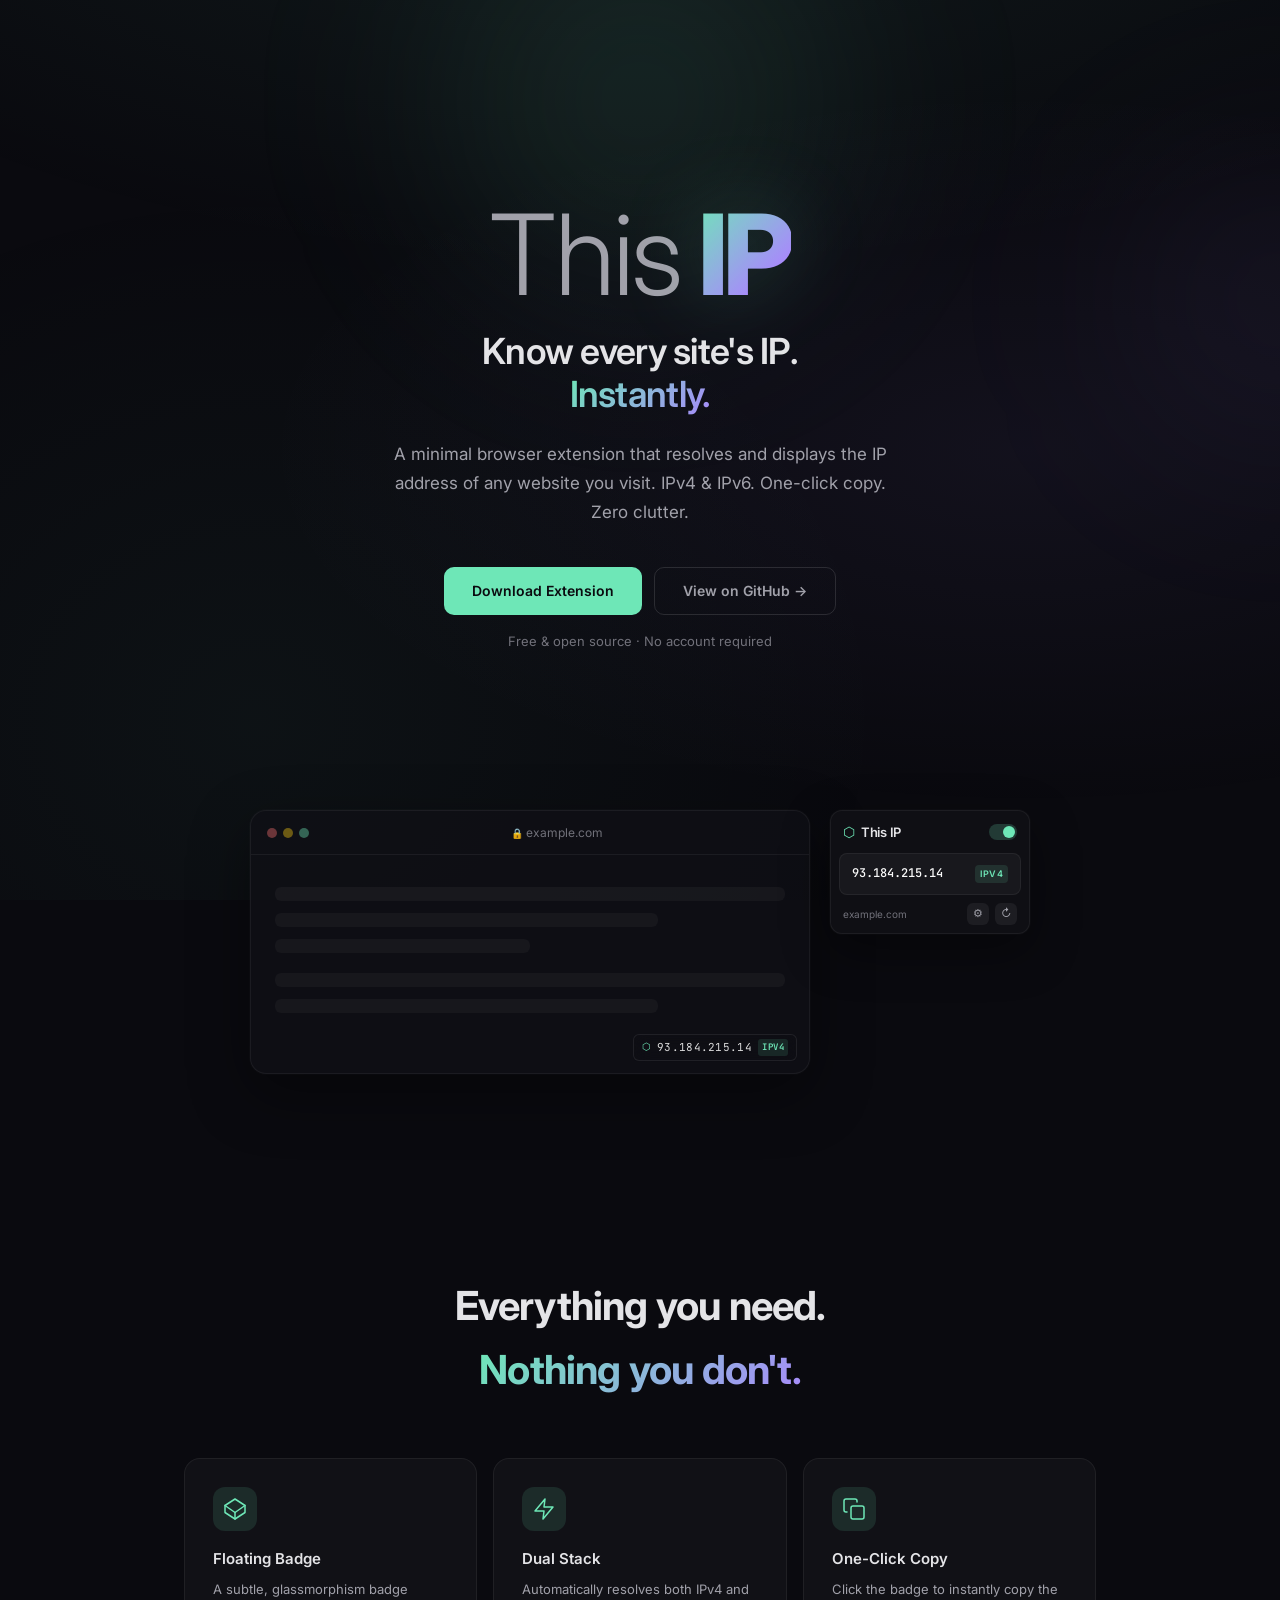
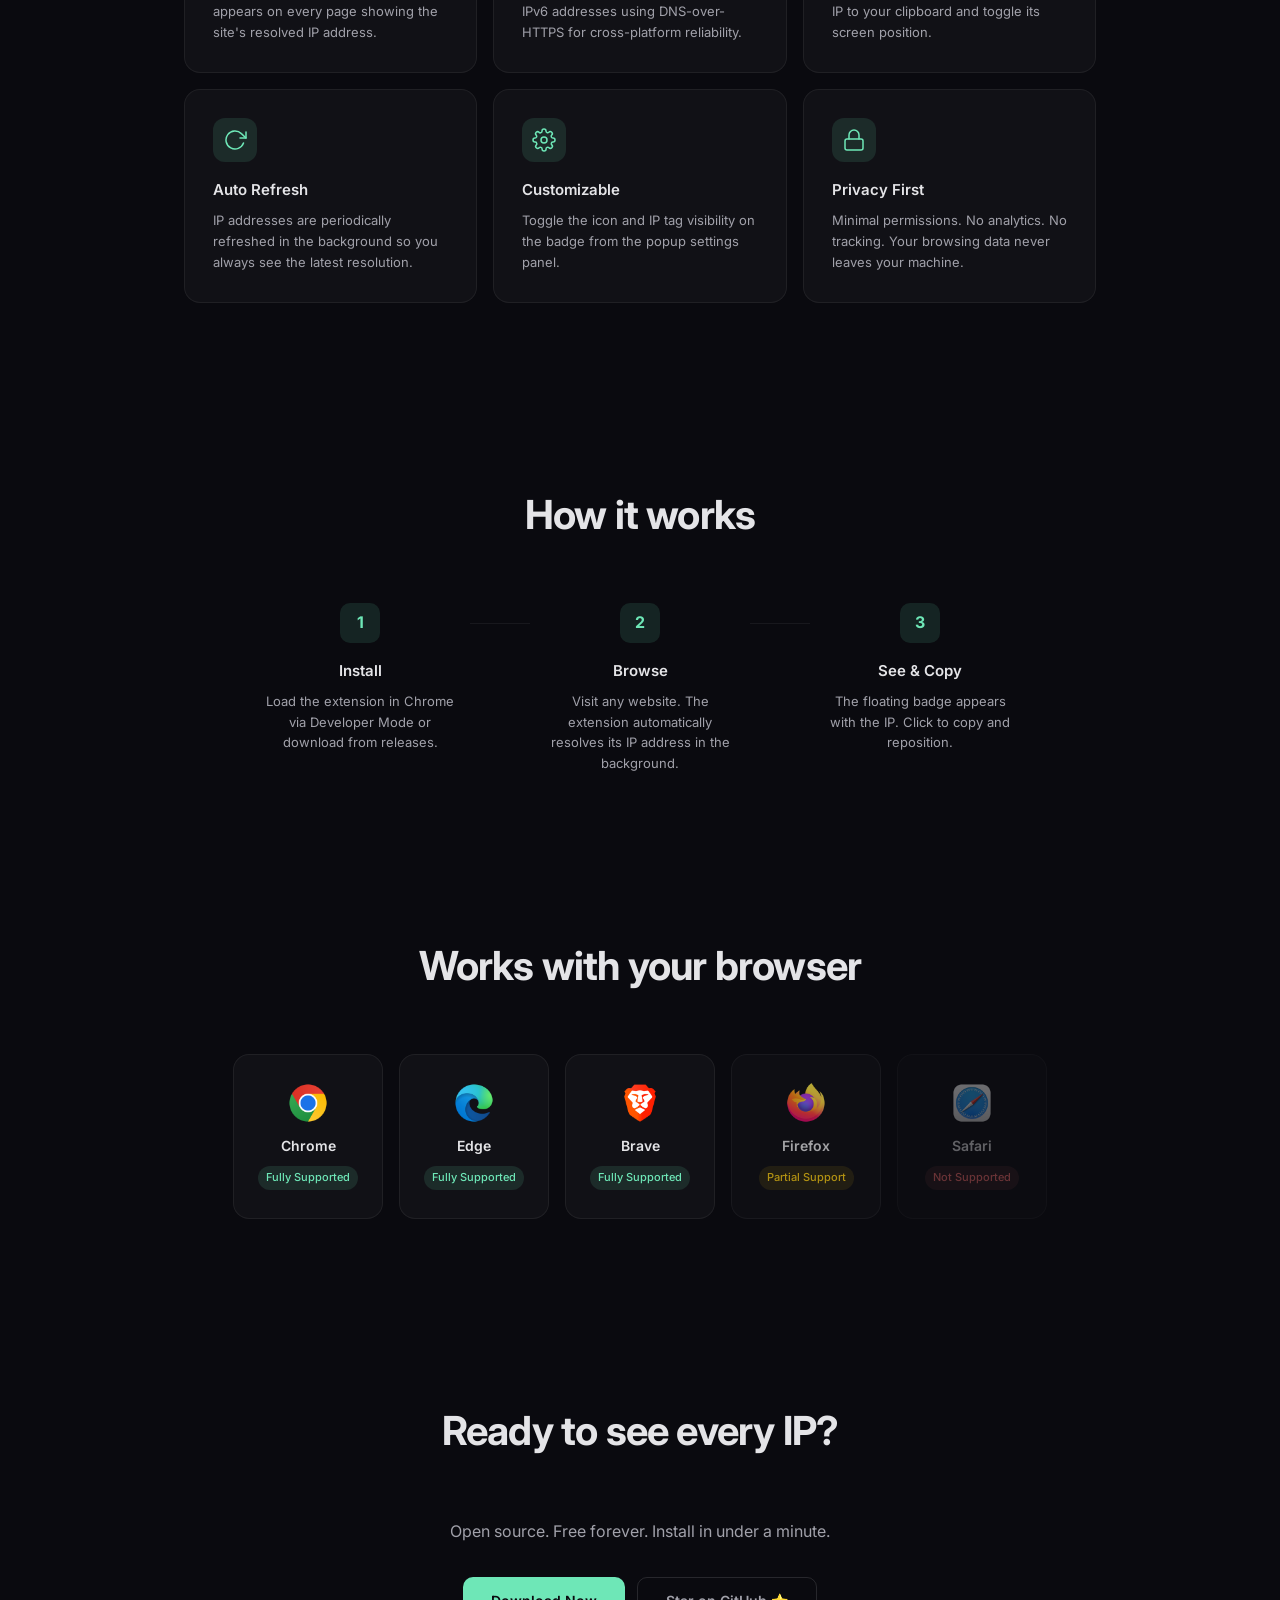
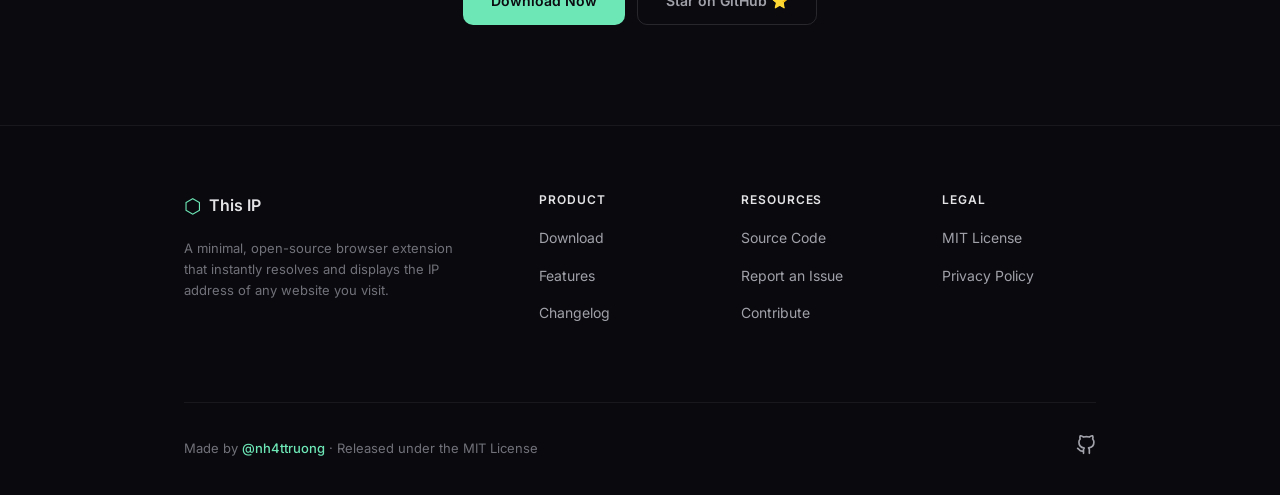
==== docs/index.html @ f949690c "docs: add gh-pages" ====
<!DOCTYPE html>
<html lang="en">

<head>
    <meta charset="UTF-8">
    <meta name="viewport" content="width=device-width, initial-scale=1.0">
    <title>This IP — Instantly see the IP address of any website</title>
    <meta name="description"
        content="A minimal, efficient Browser Extension that shows the IP address of every website you visit. IPv4 & IPv6 support, one-click copy, zero clutter.">
    <meta name="theme-color" content="#0f0f14">

    <!-- Open Graph -->
    <meta property="og:title" content="This IP — See any website's IP address instantly">
    <meta property="og:description"
        content="A minimal Browser Extension that shows the IP address of every website you visit.">
    <meta property="og:type" content="website">
    <meta property="og:url" content="https://nh4ttruong.github.io/thisip/">
    <meta property="og:image" content="https://nh4ttruong.github.io/thisip/og-image.png">

    <!-- Fonts -->
    <link rel="preconnect" href="https://fonts.googleapis.com">
    <link rel="preconnect" href="https://fonts.gstatic.com" crossorigin>
    <link
        href="https://fonts.googleapis.com/css2?family=Inter:wght@400;500;600;700;800&family=JetBrains+Mono:wght@400;500&display=swap"
        rel="stylesheet">

    <link rel="icon" href="favicon.png" type="image/png">
    <link rel="stylesheet" href="style.css">
</head>

<body>
    <!-- Background mesh -->
    <div class="bg-mesh"></div>

    <!-- Hero -->
    <section class="hero">
        <div class="hero-glow"></div>
        <div class="hero-glow-2"></div>
        <div class="container hero-content">
            <h1 class="site-title">
                <span class="title-this">This</span>
                <span class="title-ip">IP</span>
            </h1>
            <h2 class="hero-headline">
                Know every site's IP.<br>
                <span class="gradient-text">Instantly.</span>
            </h2>
            <p class="hero-sub">
                A minimal browser extension that resolves and displays the IP address of any website you visit.
                IPv4 &amp; IPv6. One-click copy. Zero clutter.
            </p>
            <div class="hero-actions">
                <a href="https://github.com/nh4ttruong/thisip/releases" class="btn btn-primary">
                    Download Extension
                </a>
                <a href="https://github.com/nh4ttruong/thisip" class="btn btn-ghost">
                    View on GitHub →
                </a>
            </div>
            <p class="hero-note">Free &amp; open source · No account required</p>
        </div>
    </section>

    <!-- Preview -->
    <section class="preview">
        <div class="container preview-layout">
            <!-- Browser mock -->
            <div class="preview-window">
                <div class="preview-bar">
                    <div class="preview-dots">
                        <span></span><span></span><span></span>
                    </div>
                    <div class="preview-url">
                        <span class="preview-lock">🔒</span> example.com
                    </div>
                </div>
                <div class="preview-body">
                    <div class="preview-placeholder"></div>
                    <div class="preview-placeholder short"></div>
                    <div class="preview-placeholder shorter"></div>
                    <div class="preview-placeholder" style="margin-top: 20px;"></div>
                    <div class="preview-placeholder short"></div>
                    <div class="mock-badge">
                        <span class="mock-icon">⬡</span>
                        <span class="mock-ip">93.184.215.14</span>
                        <span class="mock-tag">IPv4</span>
                    </div>
                </div>
            </div>
            <!-- Popup mock -->
            <div class="popup-mock">
                <div class="popup-header">
                    <div class="popup-header-left">
                        <span class="popup-logo">⬡</span>
                        <span class="popup-title">This IP</span>
                    </div>
                    <div class="popup-toggle">
                        <div class="popup-toggle-track active">
                            <div class="popup-toggle-thumb"></div>
                        </div>
                    </div>
                </div>
                <div class="popup-ip-card">
                    <span class="popup-ip-value">93.184.215.14</span>
                    <span class="popup-ip-tag">IPv4</span>
                </div>
                <div class="popup-footer">
                    <span class="popup-hostname">example.com</span>
                    <div class="popup-actions">
                        <span class="popup-action-btn">⚙</span>
                        <span class="popup-action-btn">↻</span>
                    </div>
                </div>
            </div>
        </div>
    </section>

    <!-- Features -->
    <section class="features" id="features">
        <div class="container">
            <h2>Everything you need.<br><span class="gradient-text">Nothing you don't.</span></h2>
            <div class="features-grid">
                <div class="feature-card">
                    <div class="feature-icon-wrap">
                        <svg width="24" height="24" viewBox="0 0 24 24" fill="none" stroke="currentColor"
                            stroke-width="1.5" stroke-linecap="round" stroke-linejoin="round">
                            <polygon points="12 2 22 8.5 22 15.5 12 22 2 15.5 2 8.5 12 2" />
                            <line x1="12" y1="22" x2="12" y2="15.5" />
                            <polyline points="22 8.5 12 15.5 2 8.5" />
                        </svg>
                    </div>
                    <h3>Floating Badge</h3>
                    <p>A subtle, glassmorphism badge appears on every page showing the site's resolved IP address.</p>
                </div>
                <div class="feature-card">
                    <div class="feature-icon-wrap">
                        <svg width="24" height="24" viewBox="0 0 24 24" fill="none" stroke="currentColor"
                            stroke-width="1.5" stroke-linecap="round" stroke-linejoin="round">
                            <path d="M13 2L3 14h9l-1 8 10-12h-9l1-8z" />
                        </svg>
                    </div>
                    <h3>Dual Stack</h3>
                    <p>Automatically resolves both IPv4 and IPv6 addresses using DNS-over-HTTPS for cross-platform
                        reliability.</p>
                </div>
                <div class="feature-card">
                    <div class="feature-icon-wrap">
                        <svg width="24" height="24" viewBox="0 0 24 24" fill="none" stroke="currentColor"
                            stroke-width="1.5" stroke-linecap="round" stroke-linejoin="round">
                            <rect x="9" y="9" width="13" height="13" rx="2" ry="2" />
                            <path d="M5 15H4a2 2 0 0 1-2-2V4a2 2 0 0 1 2-2h9a2 2 0 0 1 2 2v1" />
                        </svg>
                    </div>
                    <h3>One-Click Copy</h3>
                    <p>Click the badge to instantly copy the IP to your clipboard and toggle its screen position.</p>
                </div>
                <div class="feature-card">
                    <div class="feature-icon-wrap">
                        <svg width="24" height="24" viewBox="0 0 24 24" fill="none" stroke="currentColor"
                            stroke-width="1.5" stroke-linecap="round" stroke-linejoin="round">
                            <polyline points="23 4 23 10 17 10" />
                            <path d="M20.49 15a9 9 0 1 1-2.12-9.36L23 10" />
                        </svg>
                    </div>
                    <h3>Auto Refresh</h3>
                    <p>IP addresses are periodically refreshed in the background so you always see the latest
                        resolution.</p>
                </div>
                <div class="feature-card">
                    <div class="feature-icon-wrap">
                        <svg width="24" height="24" viewBox="0 0 24 24" fill="none" stroke="currentColor"
                            stroke-width="1.5" stroke-linecap="round" stroke-linejoin="round">
                            <circle cx="12" cy="12" r="3" />
                            <path
                                d="M19.4 15a1.65 1.65 0 0 0 .33 1.82l.06.06a2 2 0 0 1-2.83 2.83l-.06-.06a1.65 1.65 0 0 0-1.82-.33 1.65 1.65 0 0 0-1 1.51V21a2 2 0 0 1-4 0v-.09A1.65 1.65 0 0 0 9 19.4a1.65 1.65 0 0 0-1.82.33l-.06.06a2 2 0 0 1-2.83-2.83l.06-.06A1.65 1.65 0 0 0 4.68 15a1.65 1.65 0 0 0-1.51-1H3a2 2 0 0 1 0-4h.09A1.65 1.65 0 0 0 4.6 9a1.65 1.65 0 0 0-.33-1.82l-.06-.06a2 2 0 0 1 2.83-2.83l.06.06A1.65 1.65 0 0 0 9 4.68a1.65 1.65 0 0 0 1-1.51V3a2 2 0 0 1 4 0v.09a1.65 1.65 0 0 0 1 1.51 1.65 1.65 0 0 0 1.82-.33l.06-.06a2 2 0 0 1 2.83 2.83l-.06.06a1.65 1.65 0 0 0-.33 1.82V9a1.65 1.65 0 0 0 1.51 1H21a2 2 0 0 1 0 4h-.09a1.65 1.65 0 0 0-1.51 1z" />
                        </svg>
                    </div>
                    <h3>Customizable</h3>
                    <p>Toggle the icon and IP tag visibility on the badge from the popup settings panel.</p>
                </div>
                <div class="feature-card">
                    <div class="feature-icon-wrap">
                        <svg width="24" height="24" viewBox="0 0 24 24" fill="none" stroke="currentColor"
                            stroke-width="1.5" stroke-linecap="round" stroke-linejoin="round">
                            <rect x="3" y="11" width="18" height="11" rx="2" ry="2" />
                            <path d="M7 11V7a5 5 0 0 1 10 0v4" />
                        </svg>
                    </div>
                    <h3>Privacy First</h3>
                    <p>Minimal permissions. No analytics. No tracking. Your browsing data never leaves your machine.</p>
                </div>
            </div>
        </div>
    </section>

    <!-- How it works -->
    <section class="how-it-works">
        <div class="container">
            <h2>How it works</h2>
            <div class="steps">
                <div class="step">
                    <div class="step-number">1</div>
                    <h3>Install</h3>
                    <p>Load the extension in Chrome via Developer Mode or download from releases.</p>
                </div>
                <div class="step-line"></div>
                <div class="step">
                    <div class="step-number">2</div>
                    <h3>Browse</h3>
                    <p>Visit any website. The extension automatically resolves its IP address in the background.</p>
                </div>
                <div class="step-line"></div>
                <div class="step">
                    <div class="step-number">3</div>
                    <h3>See &amp; Copy</h3>
                    <p>The floating badge appears with the IP. Click to copy and reposition.</p>
                </div>
            </div>
        </div>
    </section>

    <!-- Browsers -->
    <section class="browsers">
        <div class="container">
            <h2>Works with your browser</h2>
            <div class="browser-grid">
                <div class="browser-card">
                    <img src="images/chrome_128x128.png" class="browser-logo">
                    <div class="browser-name">Chrome</div>
                    <div class="browser-status success">Fully Supported</div>
                </div>
                <div class="browser-card">
                    <img src="images/edge_128x128.png" class="browser-logo">
                    <div class="browser-name">Edge</div>
                    <div class="browser-status success">Fully Supported</div>
                </div>
                <div class="browser-card">
                    <img src="images/brave_128x128.png" class="browser-logo">
                    <div class="browser-name">Brave</div>
                    <div class="browser-status success">Fully Supported</div>
                </div>
                <div class="browser-card partial">
                    <img src="images/firefox_128x128.png" class="browser-logo">
                    <div class="browser-name">Firefox</div>
                    <div class="browser-status warning">Partial Support</div>
                </div>
                <div class="browser-card unsupported">
                    <img src="images/safari_128x128.png" class="browser-logo">
                    <div class="browser-name">Safari</div>
                    <div class="browser-status error">Not Supported</div>
                </div>
            </div>
        </div>
    </section>

    <!-- CTA -->
    <section class="cta">
        <div class="container">
            <h2>Ready to see every IP?</h2>
            <p>Open source. Free forever. Install in under a minute.</p>
            <div class="hero-actions">
                <a href="https://github.com/nh4ttruong/thisip/releases" class="btn btn-primary">
                    Download Now
                </a>
                <a href="https://github.com/nh4ttruong/thisip" class="btn btn-ghost">
                    Star on GitHub ⭐
                </a>
            </div>
        </div>
    </section>

    <!-- Footer -->
    <footer class="footer">
        <div class="container">
            <div class="footer-grid">
                <div class="footer-brand-col">
                    <div class="footer-logo-wrap">
                        <span class="footer-logo">⬡</span>
                        <span class="footer-brand">This IP</span>
                    </div>
                    <p class="footer-desc">A minimal, open-source browser extension that instantly resolves and displays
                        the IP address of any website you visit.</p>
                </div>
                <div class="footer-links-col">
                    <h3>Product</h3>
                    <ul>
                        <li><a href="https://github.com/nh4ttruong/thisip/releases">Download</a></li>
                        <li><a href="#features">Features</a></li>
                        <li><a href="https://github.com/nh4ttruong/thisip/releases">Changelog</a></li>
                    </ul>
                </div>
                <div class="footer-links-col">
                    <h3>Resources</h3>
                    <ul>
                        <li><a href="https://github.com/nh4ttruong/thisip">Source Code</a></li>
                        <li><a href="https://github.com/nh4ttruong/thisip/issues">Report an Issue</a></li>
                        <li><a href="https://github.com/nh4ttruong/thisip/pulls">Contribute</a></li>
                    </ul>
                </div>
                <div class="footer-links-col">
                    <h3>Legal</h3>
                    <ul>
                        <li><a href="https://github.com/nh4ttruong/thisip/blob/main/LICENSE">MIT License</a></li>
                        <li><a href="https://github.com/nh4ttruong/thisip">Privacy Policy</a></li>
                    </ul>
                </div>
            </div>
            <div class="footer-bottom">
                <p>Made by <a href="https://github.com/nh4ttruong" class="footer-author">@nh4ttruong</a> · Released
                    under the MIT License</p>
                <div class="footer-socials">
                    <a href="https://github.com/nh4ttruong" aria-label="GitHub">
                        <svg viewBox="0 0 24 24" width="20" height="20" stroke="currentColor" stroke-width="2"
                            fill="none" stroke-linecap="round" stroke-linejoin="round">
                            <path
                                d="M9 19c-5 1.5-5-2.5-7-3m14 6v-3.87a3.37 3.37 0 0 0-.94-2.61c3.14-.35 6.44-1.54 6.44-7A5.44 5.44 0 0 0 20 4.77 5.07 5.07 0 0 0 19.91 1S18.73.65 16 2.48a13.38 13.38 0 0 0-7 0C6.27.65 5.09 1 5.09 1A5.07 5.07 0 0 0 5 4.77a5.44 5.44 0 0 0-1.5 3.78c0 5.42 3.3 6.61 6.44 7A3.37 3.37 0 0 0 9 18.13V22">
                            </path>
                        </svg>
                    </a>
                </div>
            </div>
        </div>
    </footer>
</body>

</html>
---- docs/style.css ----
/* Base */
*,
*::before,
*::after {
  margin: 0;
  padding: 0;
  box-sizing: border-box;
}

:root {
  --bg: #0a0a0f;
  --bg-card: rgba(255, 255, 255, 0.03);
  --bg-card-hover: rgba(255, 255, 255, 0.06);
  --border: rgba(255, 255, 255, 0.06);
  --border-hover: rgba(255, 255, 255, 0.12);
  --text: #e4e4e7;
  --text-muted: #71717a;
  --text-dim: #a1a1aa;
  --accent: #6ee7b7;
  --accent-dim: rgba(110, 231, 183, 0.12);
  --accent-glow: rgba(110, 231, 183, 0.15);
  --purple: #a78bfa;
  --radius: 16px;
  --font: "Inter", -apple-system, BlinkMacSystemFont, "Segoe UI", sans-serif;
  --mono: "JetBrains Mono", "SF Mono", "Fira Code", monospace;
}

html {
  scroll-behavior: smooth;
}

body {
  font-family: var(--font);
  background: var(--bg);
  color: var(--text);
  line-height: 1.6;
  -webkit-font-smoothing: antialiased;
  position: relative;
  overflow-x: hidden;
}

a {
  color: inherit;
  text-decoration: none;
}

.container {
  max-width: 960px;
  margin: 0 auto;
  padding: 0 24px;
}

/* Background Mesh */
.bg-mesh {
  position: fixed;
  inset: 0;
  z-index: -1;
  background:
    radial-gradient(
      ellipse 80% 50% at 50% -20%,
      rgba(110, 231, 183, 0.08),
      transparent
    ),
    radial-gradient(
      ellipse 60% 40% at 80% 50%,
      rgba(167, 139, 250, 0.06),
      transparent
    ),
    radial-gradient(
      ellipse 50% 60% at 20% 80%,
      rgba(110, 231, 183, 0.04),
      transparent
    );
  pointer-events: none;
}

/* Hero */
.hero {
  position: relative;
  display: flex;
  align-items: center;
  justify-content: center;
  min-height: 90vh;
  text-align: center;
  overflow: hidden;
  padding: 80px 0 40px;
}

.hero-glow {
  position: absolute;
  top: -200px;
  left: 50%;
  transform: translateX(-50%);
  width: 600px;
  height: 600px;
  border-radius: 50%;
  background: radial-gradient(
    circle,
    rgba(110, 231, 183, 0.12) 0%,
    transparent 70%
  );
  pointer-events: none;
  filter: blur(80px);
  animation: glowPulse 6s ease-in-out infinite;
}

.hero-glow-2 {
  position: absolute;
  top: 100px;
  right: -200px;
  width: 400px;
  height: 400px;
  border-radius: 50%;
  background: radial-gradient(
    circle,
    rgba(167, 139, 250, 0.1) 0%,
    transparent 70%
  );
  pointer-events: none;
  filter: blur(100px);
  animation: glowPulse 8s ease-in-out 2s infinite;
}

@keyframes glowPulse {
  0%,
  100% {
    opacity: 0.6;
    transform: translateX(-50%) scale(1);
  }
  50% {
    opacity: 1;
    transform: translateX(-50%) scale(1.1);
  }
}

.hero-content {
  position: relative;
  z-index: 1;
}

/* Site Title Typography */
.site-title {
  font-size: clamp(4rem, 10vw, 7rem);
  font-weight: 800;
  letter-spacing: -0.04em;
  line-height: 1;
  margin-bottom: 20px;
  display: flex;
  align-items: baseline;
  justify-content: center;
  gap: 0.15em;
}

.title-this {
  font-weight: 300;
  color: var(--text-dim);
  letter-spacing: -0.02em;
}

.title-ip {
  font-weight: 800;
  background: linear-gradient(
    135deg,
    var(--accent) 0%,
    var(--purple) 50%,
    var(--accent) 100%
  );
  background-size: 200% 100%;
  -webkit-background-clip: text;
  -webkit-text-fill-color: transparent;
  background-clip: text;
  animation: shimmer 4s ease-in-out infinite;
  position: relative;
  filter: drop-shadow(0 0 40px rgba(110, 231, 183, 0.2));
}

@keyframes shimmer {
  0% {
    background-position: 200% center;
  }
  100% {
    background-position: -200% center;
  }
}

.hero-headline {
  font-size: clamp(1.5rem, 4vw, 2.25rem);
  font-weight: 600;
  letter-spacing: -0.02em;
  line-height: 1.2;
  margin-bottom: 24px;
  color: var(--text);
}

.gradient-text {
  background: linear-gradient(135deg, var(--accent), var(--purple));
  -webkit-background-clip: text;
  -webkit-text-fill-color: transparent;
  background-clip: text;
}

.hero-sub {
  max-width: 520px;
  margin: 0 auto 40px;
  font-size: 17px;
  color: var(--text-dim);
  line-height: 1.7;
}

.hero-actions {
  display: flex;
  gap: 12px;
  justify-content: center;
  flex-wrap: wrap;
}

.hero-note {
  margin-top: 16px;
  font-size: 13px;
  color: var(--text-muted);
}

/* Buttons */
.btn {
  display: inline-flex;
  align-items: center;
  padding: 12px 28px;
  border-radius: 10px;
  font-size: 14px;
  font-weight: 600;
  transition: all 0.25s ease;
  cursor: pointer;
  border: none;
}

.btn-primary {
  background: var(--accent);
  color: #0a0a0f;
}

.btn-primary:hover {
  background: #86efac;
  box-shadow: 0 0 32px rgba(110, 231, 183, 0.25);
  transform: translateY(-1px);
}

.btn-ghost {
  border: 1px solid var(--border-hover);
  color: var(--text-dim);
  background: transparent;
}

.btn-ghost:hover {
  border-color: var(--accent);
  color: var(--text);
  transform: translateY(-1px);
}

/* Preview */
.preview {
  padding: 0 0 100px;
}

.preview-layout {
  display: flex;
  align-items: flex-start;
  justify-content: center;
  gap: 20px;
}

.preview-window {
  flex: 1;
  max-width: 560px;
  border-radius: var(--radius);
  border: 1px solid var(--border);
  background: rgba(15, 15, 22, 0.8);
  overflow: hidden;
  box-shadow:
    0 20px 60px rgba(0, 0, 0, 0.4),
    0 0 0 1px rgba(255, 255, 255, 0.02);
}

.preview-bar {
  display: flex;
  align-items: center;
  gap: 12px;
  padding: 12px 16px;
  border-bottom: 1px solid var(--border);
}

.preview-dots {
  display: flex;
  gap: 6px;
}

.preview-dots span {
  width: 10px;
  height: 10px;
  border-radius: 50%;
  background: rgba(255, 255, 255, 0.1);
}

.preview-dots span:first-child {
  background: rgba(248, 113, 113, 0.4);
}

.preview-dots span:nth-child(2) {
  background: rgba(250, 204, 21, 0.4);
}

.preview-dots span:last-child {
  background: rgba(110, 231, 183, 0.4);
}

.preview-url {
  flex: 1;
  text-align: center;
  font-size: 12px;
  color: var(--text-muted);
}

.preview-lock {
  font-size: 10px;
}

.preview-body {
  position: relative;
  padding: 32px 24px 48px;
}

.preview-placeholder {
  height: 14px;
  border-radius: 6px;
  background: rgba(255, 255, 255, 0.04);
  margin-bottom: 12px;
}

.preview-placeholder.short {
  width: 75%;
}

.preview-placeholder.shorter {
  width: 50%;
}

.mock-badge {
  position: absolute;
  bottom: 12px;
  right: 12px;
  display: inline-flex;
  align-items: center;
  gap: 6px;
  padding: 4px 8px;
  border-radius: 6px;
  background: rgba(15, 15, 20, 0.85);
  backdrop-filter: blur(10px);
  border: 1px solid rgba(255, 255, 255, 0.08);
  font-family: var(--mono);
  font-size: 11px;
  color: rgba(255, 255, 255, 0.85);
  animation: fadeUp 0.6s ease 0.5s both;
}

.mock-icon {
  color: var(--accent);
  font-size: 10px;
}

.mock-ip {
  letter-spacing: 0.3px;
}

.mock-tag {
  font-size: 9px;
  font-weight: 600;
  text-transform: uppercase;
  letter-spacing: 0.5px;
  padding: 1px 4px;
  border-radius: 3px;
  background: var(--accent-dim);
  color: var(--accent);
}

@keyframes fadeUp {
  from {
    opacity: 0;
    transform: translateY(6px);
  }
  to {
    opacity: 1;
    transform: translateY(0);
  }
}

/* Popup Mock */
.popup-mock {
  width: 200px;
  flex-shrink: 0;
  border-radius: 12px;
  background: #0f0f14;
  border: 1px solid var(--border);
  overflow: hidden;
  box-shadow:
    0 16px 48px rgba(0, 0, 0, 0.4),
    0 0 0 1px rgba(255, 255, 255, 0.02);
  animation: fadeUp 0.6s ease 0.8s both;
  font-size: 12px;
}

.popup-header {
  display: flex;
  align-items: center;
  justify-content: space-between;
  padding: 10px 12px;
}

.popup-header-left {
  display: flex;
  align-items: center;
  gap: 6px;
}

.popup-logo {
  color: var(--accent);
  font-size: 14px;
}

.popup-title {
  font-weight: 600;
  font-size: 13px;
  letter-spacing: -0.3px;
}

.popup-toggle {
  display: flex;
  align-items: center;
}

.popup-toggle-track {
  width: 28px;
  height: 16px;
  border-radius: 8px;
  background: rgba(255, 255, 255, 0.1);
  position: relative;
  transition: background 0.2s;
}

.popup-toggle-track.active {
  background: rgba(110, 231, 183, 0.2);
}

.popup-toggle-thumb {
  width: 12px;
  height: 12px;
  border-radius: 50%;
  background: #71717a;
  position: absolute;
  top: 2px;
  left: 2px;
  transition: all 0.2s;
}

.popup-toggle-track.active .popup-toggle-thumb {
  left: 14px;
  background: var(--accent);
}

.popup-ip-card {
  display: flex;
  align-items: center;
  justify-content: space-between;
  margin: 0 8px;
  padding: 10px 12px;
  border-radius: 8px;
  background: rgba(255, 255, 255, 0.04);
  border: 1px solid var(--border);
}

.popup-ip-value {
  font-family: var(--mono);
  font-size: 12px;
  font-weight: 500;
  color: #fafafa;
}

.popup-ip-tag {
  font-size: 9px;
  font-weight: 600;
  text-transform: uppercase;
  letter-spacing: 0.5px;
  padding: 2px 5px;
  border-radius: 4px;
  background: var(--accent-dim);
  color: var(--accent);
}

.popup-footer {
  display: flex;
  align-items: center;
  justify-content: space-between;
  padding: 8px 12px;
}

.popup-hostname {
  font-size: 10px;
  color: var(--text-muted);
}

.popup-actions {
  display: flex;
  gap: 6px;
}

.popup-action-btn {
  width: 22px;
  height: 22px;
  display: flex;
  align-items: center;
  justify-content: center;
  border-radius: 6px;
  background: rgba(255, 255, 255, 0.06);
  color: var(--text-dim);
  font-size: 11px;
  cursor: default;
}

/* Features */
.features {
  padding: 100px 0;
}

.features h2,
.how-it-works h2,
.browsers h2,
.cta h2 {
  text-align: center;
  font-size: clamp(1.75rem, 4vw, 2.5rem);
  font-weight: 700;
  letter-spacing: -0.02em;
  margin-bottom: 56px;
}

.features-grid {
  display: grid;
  grid-template-columns: repeat(3, 1fr);
  gap: 16px;
}

.feature-card {
  padding: 28px;
  border-radius: var(--radius);
  background: var(--bg-card);
  border: 1px solid var(--border);
  transition: all 0.3s ease;
  position: relative;
  overflow: hidden;
}

.feature-card::before {
  content: "";
  position: absolute;
  inset: 0;
  border-radius: inherit;
  opacity: 0;
  background: linear-gradient(
    135deg,
    rgba(110, 231, 183, 0.04),
    rgba(167, 139, 250, 0.04)
  );
  transition: opacity 0.3s ease;
}

.feature-card:hover {
  border-color: var(--border-hover);
  background: var(--bg-card-hover);
  transform: translateY(-2px);
  box-shadow: 0 8px 32px rgba(0, 0, 0, 0.2);
}

.feature-card:hover::before {
  opacity: 1;
}

.feature-icon-wrap {
  width: 44px;
  height: 44px;
  display: flex;
  align-items: center;
  justify-content: center;
  border-radius: 12px;
  background: var(--accent-dim);
  color: var(--accent);
  margin-bottom: 16px;
  position: relative;
  z-index: 1;
}

.feature-card h3 {
  font-size: 15px;
  font-weight: 600;
  margin-bottom: 8px;
  position: relative;
  z-index: 1;
}

.feature-card p {
  font-size: 13px;
  color: var(--text-dim);
  line-height: 1.65;
  position: relative;
  z-index: 1;
}

/* How it works */
.how-it-works {
  padding: 80px 0;
}

.steps {
  display: flex;
  align-items: flex-start;
  justify-content: center;
  gap: 0;
  flex-wrap: wrap;
}

.step {
  text-align: center;
  max-width: 220px;
  padding: 0 16px;
}

.step-number {
  width: 40px;
  height: 40px;
  display: flex;
  align-items: center;
  justify-content: center;
  margin: 0 auto 16px;
  border-radius: 10px;
  background: var(--accent-dim);
  color: var(--accent);
  font-weight: 700;
  font-size: 16px;
}

.step h3 {
  font-size: 15px;
  font-weight: 600;
  margin-bottom: 8px;
}

.step p {
  font-size: 13px;
  color: var(--text-dim);
  line-height: 1.6;
}

.step-line {
  width: 60px;
  height: 1px;
  background: var(--border);
  margin-top: 20px;
  flex-shrink: 0;
}

/* Browsers */
.browsers {
  padding: 80px 0;
}

.browser-grid {
  display: flex;
  justify-content: center;
  gap: 16px;
  flex-wrap: wrap;
}

.browser-card {
  text-align: center;
  padding: 28px 24px;
  border-radius: var(--radius);
  background: var(--bg-card);
  border: 1px solid var(--border);
  transition: all 0.25s ease;
  width: 150px;
}

.browser-card:hover {
  border-color: var(--border-hover);
  transform: translateY(-2px);
}

.browser-logo {
  width: 40px;
  height: 40px;
  margin: 0 auto 12px;
  display: block;
  object-fit: contain;
}

.browser-name {
  font-size: 14px;
  font-weight: 600;
  margin-bottom: 6px;
}

.browser-status {
  font-size: 11px;
  font-weight: 500;
  padding: 3px 8px;
  border-radius: 100px;
  display: inline-block;
}

.browser-status.success {
  background: rgba(110, 231, 183, 0.12);
  color: #6ee7b7;
}

.browser-status.warning {
  background: rgba(250, 204, 21, 0.12);
  color: #facc15;
}

.browser-status.error {
  background: rgba(248, 113, 113, 0.12);
  color: #f87171;
}

.browser-card.partial {
  opacity: 0.7;
}

.browser-card.unsupported {
  opacity: 0.4;
}

/* CTA */
.cta {
  padding: 100px 0;
  text-align: center;
}

.cta p {
  font-size: 16px;
  color: var(--text-dim);
  margin-bottom: 32px;
}

/* Footer */
.footer {
  padding: 64px 0 32px;
  border-top: 1px solid var(--border);
  background: rgba(10, 10, 15, 0.5);
}

.footer-grid {
  display: grid;
  grid-template-columns: 2fr 1fr 1fr 1fr;
  gap: 48px;
  margin-bottom: 64px;
}

.footer-brand-col {
  max-width: 280px;
}

.footer-logo-wrap {
  display: flex;
  align-items: center;
  gap: 8px;
  margin-bottom: 16px;
}

.footer-logo {
  font-size: 20px;
  color: var(--accent);
}

.footer-brand {
  font-size: 16px;
  font-weight: 600;
  color: var(--text);
}

.footer-desc {
  font-size: 13px;
  color: var(--text-muted);
  line-height: 1.6;
}

.footer-links-col h3 {
  font-size: 12px;
  font-weight: 600;
  color: var(--text);
  margin-bottom: 16px;
  text-transform: uppercase;
  letter-spacing: 0.08em;
}

.footer-links-col ul {
  list-style: none;
  padding: 0;
  margin: 0;
}

.footer-links-col li {
  margin-bottom: 12px;
}

.footer-links-col a {
  font-size: 14px;
  color: var(--text-dim);
  transition: color 0.2s;
}

.footer-links-col a:hover {
  color: var(--accent);
}

.footer-bottom {
  display: flex;
  align-items: center;
  justify-content: space-between;
  padding-top: 32px;
  border-top: 1px solid var(--border);
}

.footer-bottom p {
  font-size: 13px;
  color: var(--text-muted);
}

.footer-author {
  color: var(--accent);
  font-weight: 500;
  transition: opacity 0.2s;
}

.footer-author:hover {
  opacity: 0.8;
}

.footer-socials a {
  color: var(--text-dim);
  transition: color 0.2s;
  display: inline-flex;
}

.footer-socials a:hover {
  color: var(--text);
}

/* Responsive */
@media (max-width: 768px) {
  .features-grid {
    grid-template-columns: repeat(2, 1fr);
  }

  .preview-layout {
    flex-direction: column;
    align-items: center;
  }

  .popup-mock {
    width: 240px;
  }
}

@media (max-width: 640px) {
  .hero {
    min-height: 80vh;
    padding: 60px 0 40px;
  }

  .features-grid {
    grid-template-columns: 1fr;
  }

  .steps {
    flex-direction: column;
    align-items: center;
    gap: 24px;
  }

  .step-line {
    width: 1px;
    height: 32px;
    margin: 0;
  }

  .browser-grid {
    gap: 12px;
  }

  .browser-card {
    width: calc(50% - 8px);
    min-width: 130px;
  }

  .footer-grid {
    grid-template-columns: 1fr;
    gap: 40px;
  }

  .footer-bottom {
    flex-direction: column;
    gap: 16px;
    text-align: center;
  }
}
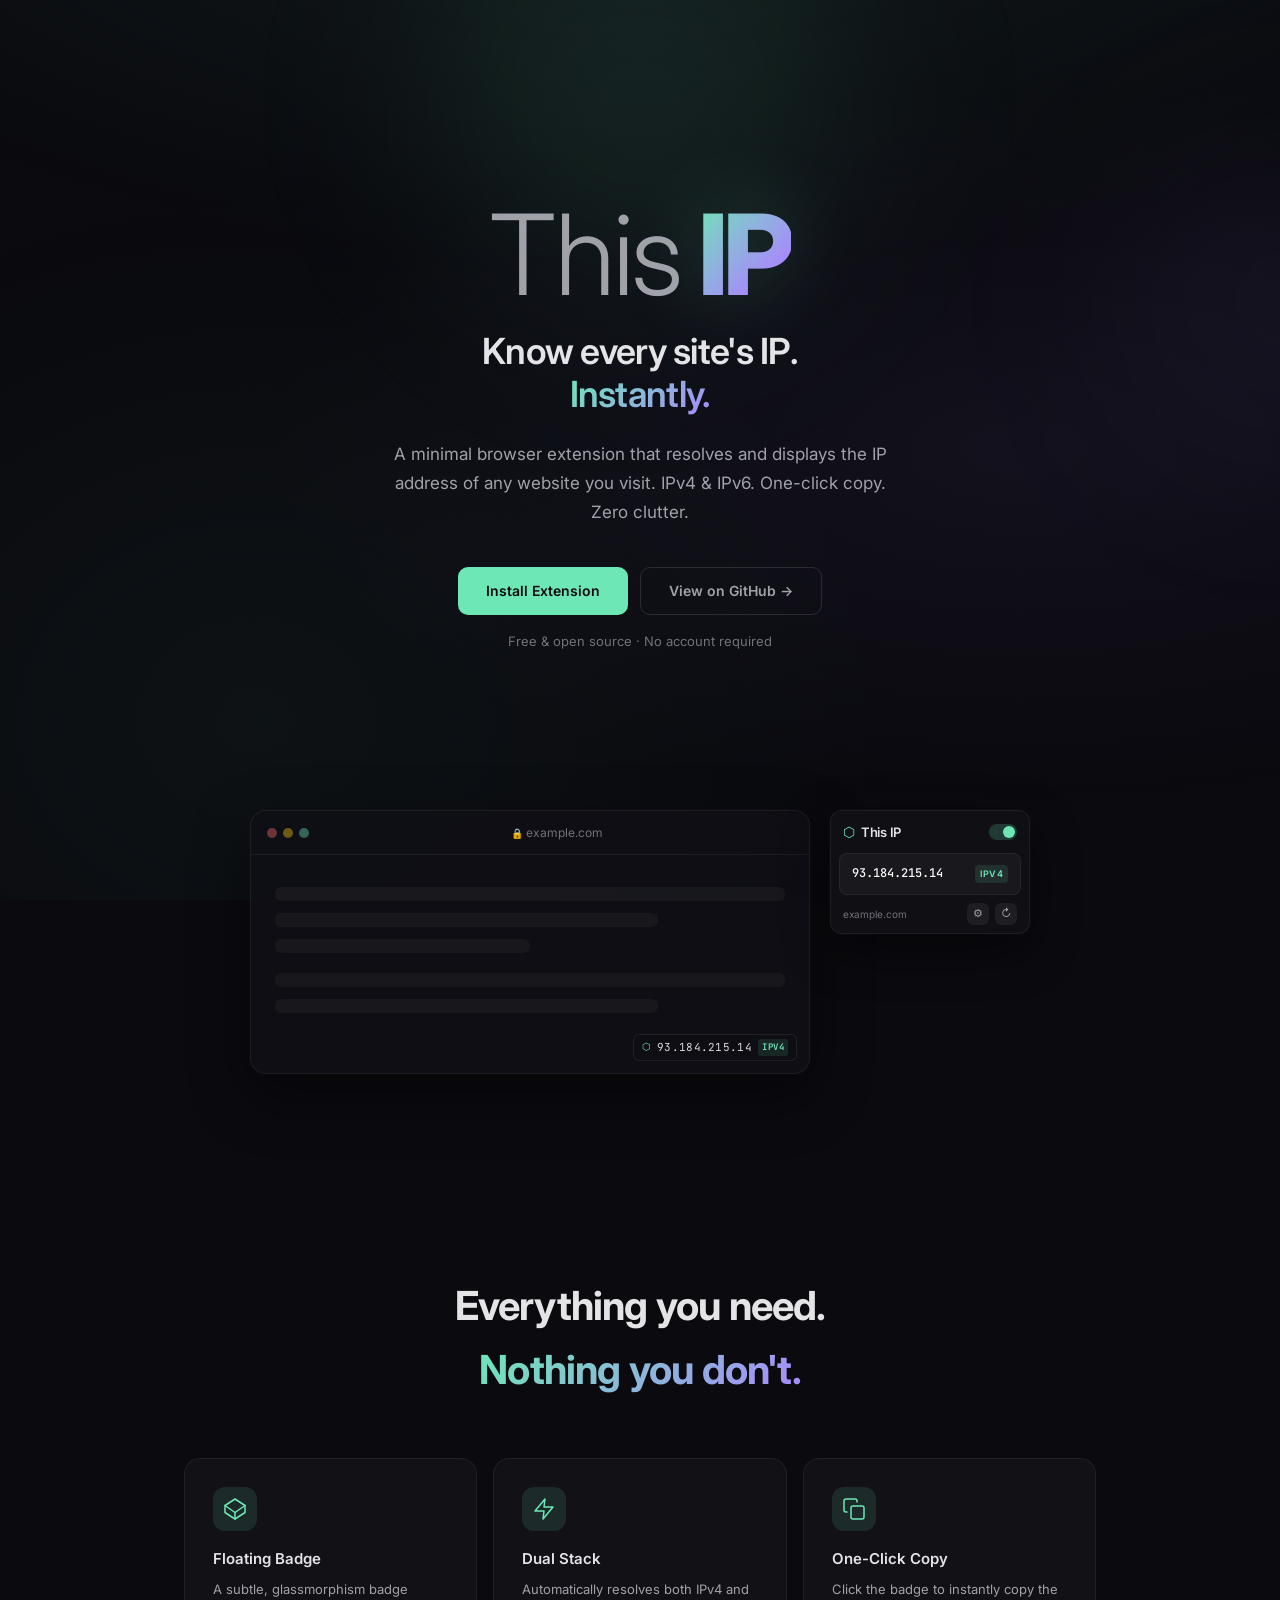
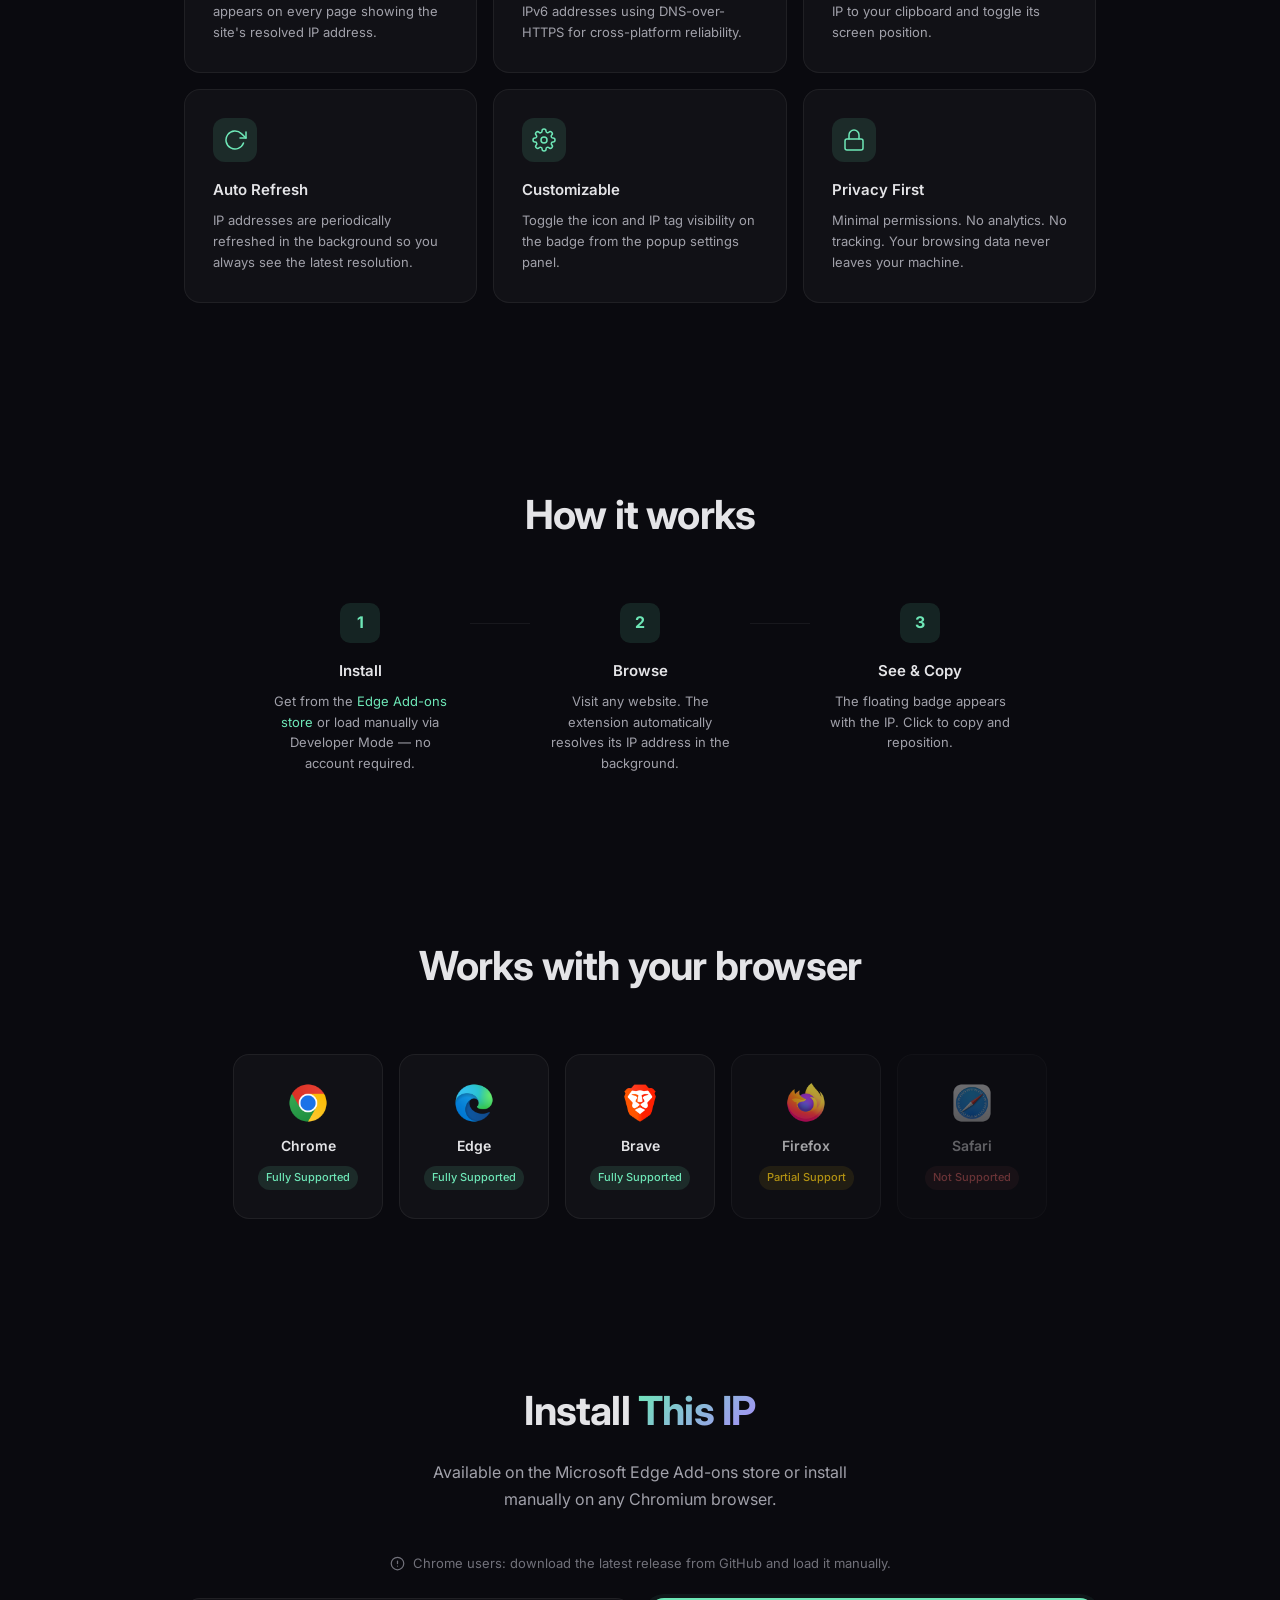
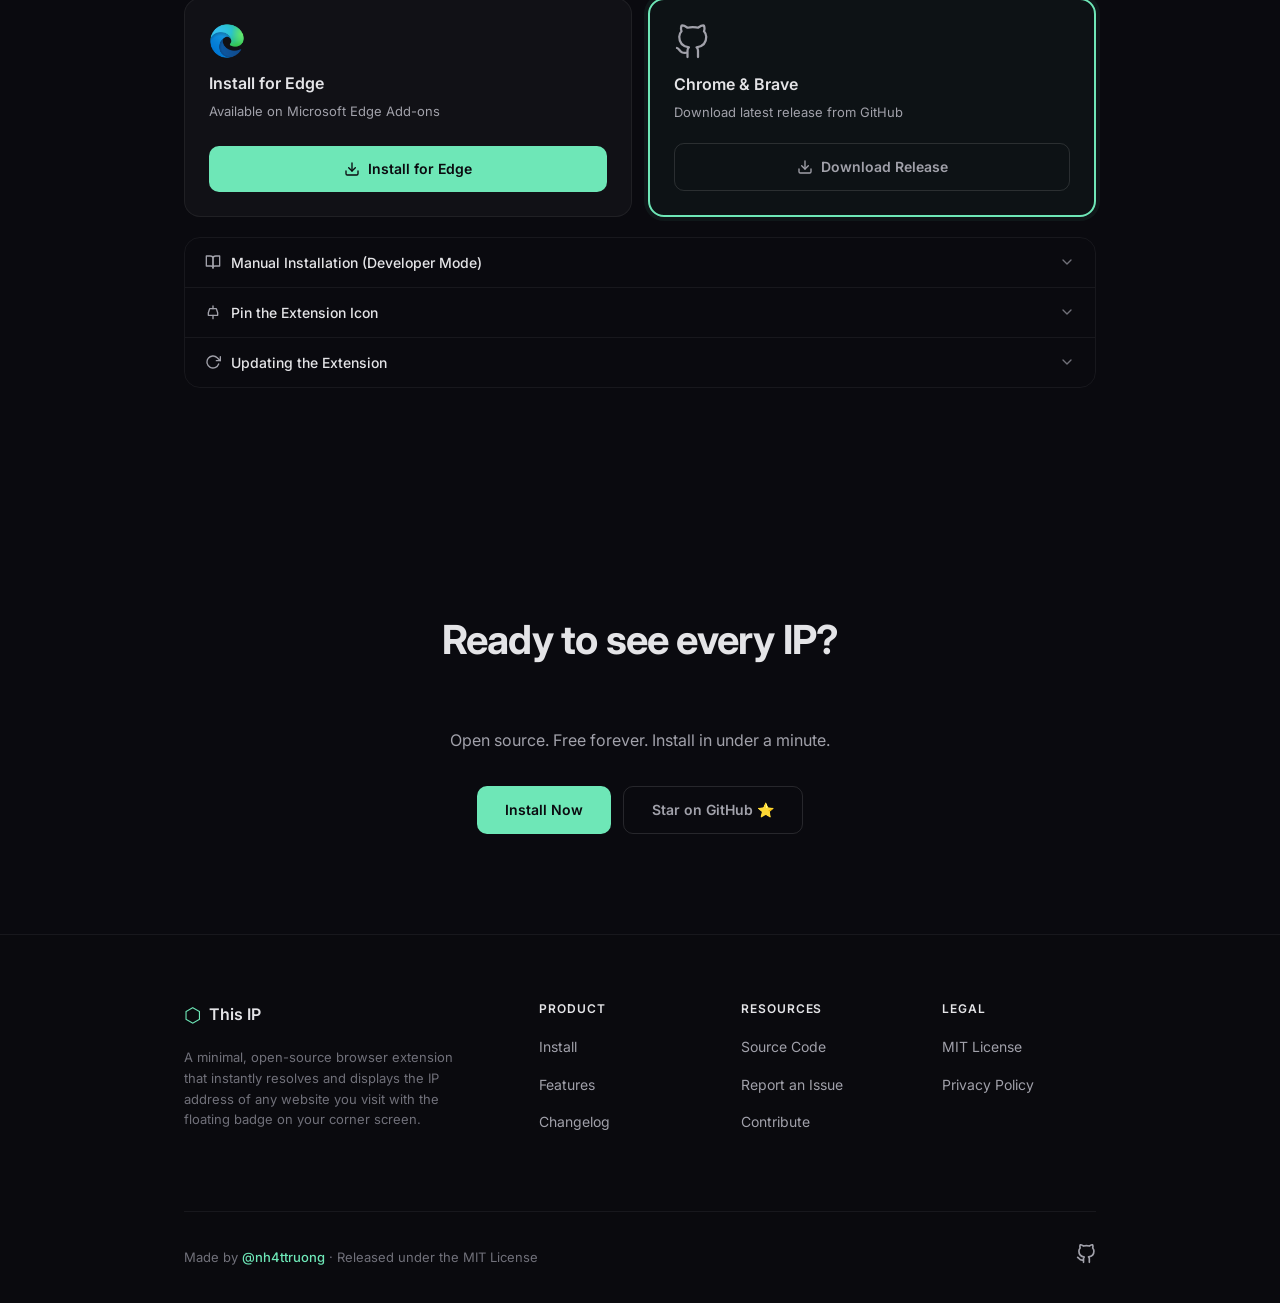
==== commit fcafab9b: "docs: update site" ====
--- a/docs/index.html
+++ b/docs/index.html
@@ -4,7 +4,7 @@
 <head>
     <meta charset="UTF-8">
     <meta name="viewport" content="width=device-width, initial-scale=1.0">
-    <title>This IP — Instantly see the IP address of any website</title>
+    <title>This IP — Instantly show the website's IP address with the floating badge</title>
     <meta name="description"
         content="A minimal, efficient Browser Extension that shows the IP address of every website you visit. IPv4 & IPv6 support, one-click copy, zero clutter.">
     <meta name="theme-color" content="#0f0f14">
@@ -50,8 +50,8 @@
                 IPv4 &amp; IPv6. One-click copy. Zero clutter.
             </p>
             <div class="hero-actions">
-                <a href="https://github.com/nh4ttruong/thisip/releases" class="btn btn-primary">
-                    Download Extension
+                <a href="#install" class="btn btn-primary">
+                    Install Extension
                 </a>
                 <a href="https://github.com/nh4ttruong/thisip" class="btn btn-ghost">
                     View on GitHub →
@@ -201,7 +201,8 @@
                 <div class="step">
                     <div class="step-number">1</div>
                     <h3>Install</h3>
-                    <p>Load the extension in Chrome via Developer Mode or download from releases.</p>
+                    <p>Get from the <a href="#install" style="color:var(--accent);">Edge Add-ons store</a> or load
+                        manually via Developer Mode — no account required.</p>
                 </div>
                 <div class="step-line"></div>
                 <div class="step">
@@ -225,32 +226,251 @@
             <h2>Works with your browser</h2>
             <div class="browser-grid">
                 <div class="browser-card">
-                    <img src="images/chrome_128x128.png" class="browser-logo">
+                    <img src="images/chrome_128x128.png" class="browser-logo" alt="Chrome">
                     <div class="browser-name">Chrome</div>
                     <div class="browser-status success">Fully Supported</div>
                 </div>
                 <div class="browser-card">
-                    <img src="images/edge_128x128.png" class="browser-logo">
+                    <img src="images/edge_128x128.png" class="browser-logo" alt="Edge">
                     <div class="browser-name">Edge</div>
                     <div class="browser-status success">Fully Supported</div>
                 </div>
                 <div class="browser-card">
-                    <img src="images/brave_128x128.png" class="browser-logo">
+                    <img src="images/brave_128x128.png" class="browser-logo" alt="Brave">
                     <div class="browser-name">Brave</div>
                     <div class="browser-status success">Fully Supported</div>
                 </div>
                 <div class="browser-card partial">
-                    <img src="images/firefox_128x128.png" class="browser-logo">
+                    <img src="images/firefox_128x128.png" class="browser-logo" alt="Firefox">
                     <div class="browser-name">Firefox</div>
                     <div class="browser-status warning">Partial Support</div>
                 </div>
                 <div class="browser-card unsupported">
-                    <img src="images/safari_128x128.png" class="browser-logo">
+                    <img src="images/safari_128x128.png" class="browser-logo" alt="Safari">
                     <div class="browser-name">Safari</div>
                     <div class="browser-status error">Not Supported</div>
                 </div>
             </div>
         </div>
+    </section>
+
+    <!-- Install -->
+    <section class="install" id="install">
+        <div class="container">
+            <h2>Install <span class="gradient-text">This IP</span></h2>
+            <p class="install-sub">Available on the Microsoft Edge Add-ons store or install manually on any Chromium
+                browser.</p>
+
+            <!-- Browser detection notice -->
+            <div class="install-notice" id="browser-notice" style="display:none;">
+                <svg width="15" height="15" viewBox="0 0 24 24" fill="none" stroke="currentColor" stroke-width="2"
+                    stroke-linecap="round" stroke-linejoin="round" aria-hidden="true">
+                    <circle cx="12" cy="12" r="10" />
+                    <line x1="12" y1="8" x2="12" y2="12" />
+                    <line x1="12" y1="16" x2="12.01" y2="16" />
+                </svg>
+                <span id="browser-notice-text"></span>
+            </div>
+
+            <!-- Store cards -->
+            <div class="store-grid">
+                <!-- Edge Add-ons (published) -->
+                <div class="store-card" id="card-edge">
+                    <div class="store-card-icon">
+                        <img src="images/edge_128x128.png" alt="Microsoft Edge" width="36" height="36">
+                    </div>
+                    <div class="store-card-body">
+                        <div class="store-card-title">Install for Edge</div>
+                        <div class="store-card-desc">Available on Microsoft Edge Add-ons</div>
+                    </div>
+                    <div class="store-card-footer">
+                        <a href="https://microsoftedge.microsoft.com/addons/detail/opeggffopnceofagdhebmghglfnojfln"
+                            rel="noopener noreferrer" target="_blank" class="btn btn-primary btn-block">
+                            <svg width="16" height="16" viewBox="0 0 24 24" fill="none" stroke="currentColor"
+                                stroke-width="2" stroke-linecap="round" stroke-linejoin="round" aria-hidden="true">
+                                <path d="M21 15v4a2 2 0 0 1-2 2H5a2 2 0 0 1-2-2v-4" />
+                                <polyline points="7 10 12 15 17 10" />
+                                <line x1="12" y1="15" x2="12" y2="3" />
+                            </svg>
+                            Install for Edge
+                        </a>
+                    </div>
+                </div>
+                <!-- GitHub Releases (Chrome / Brave) -->
+                <div class="store-card" id="card-github">
+                    <div class="store-card-icon">
+                        <svg width="36" height="36" viewBox="0 0 24 24" fill="none" stroke="currentColor"
+                            stroke-width="1.5" stroke-linecap="round" stroke-linejoin="round"
+                            style="color:var(--text-dim)">
+                            <path
+                                d="M9 19c-5 1.5-5-2.5-7-3m14 6v-3.87a3.37 3.37 0 0 0-.94-2.61c3.14-.35 6.44-1.54 6.44-7A5.44 5.44 0 0 0 20 4.77 5.07 5.07 0 0 0 19.91 1S18.73.65 16 2.48a13.38 13.38 0 0 0-7 0C6.27.65 5.09 1 5.09 1A5.07 5.07 0 0 0 5 4.77a5.44 5.44 0 0 0-1.5 3.78c0 5.42 3.3 6.61 6.44 7A3.37 3.37 0 0 0 9 18.13V22" />
+                        </svg>
+                    </div>
+                    <div class="store-card-body">
+                        <div class="store-card-title">Chrome &amp; Brave</div>
+                        <div class="store-card-desc">Download latest release from GitHub</div>
+                    </div>
+                    <div class="store-card-footer">
+                        <a href="https://github.com/nh4ttruong/thisip/releases/latest" rel="noopener noreferrer"
+                            target="_blank" class="btn btn-ghost btn-block">
+                            <svg width="16" height="16" viewBox="0 0 24 24" fill="none" stroke="currentColor"
+                                stroke-width="2" stroke-linecap="round" stroke-linejoin="round" aria-hidden="true">
+                                <path d="M21 15v4a2 2 0 0 1-2 2H5a2 2 0 0 1-2-2v-4" />
+                                <polyline points="7 10 12 15 17 10" />
+                                <line x1="12" y1="15" x2="12" y2="3" />
+                            </svg>
+                            Download Release
+                        </a>
+                    </div>
+                </div>
+            </div>
+
+            <!-- Accordion -->
+            <div class="accordion-section">
+                <!-- Manual install -->
+                <div class="accordion-item" id="acc-manual">
+                    <button class="accordion-trigger" aria-expanded="false" aria-controls="acc-manual-content"
+                        id="acc-manual-btn" onclick="toggleAccordion('acc-manual')">
+                        <span class="accordion-icon">
+                            <svg width="16" height="16" viewBox="0 0 24 24" fill="none" stroke="currentColor"
+                                stroke-width="2" stroke-linecap="round" stroke-linejoin="round">
+                                <path d="M2 3h6a4 4 0 0 1 4 4v14a3 3 0 0 0-3-3H2z" />
+                                <path d="M22 3h-6a4 4 0 0 0-4 4v14a3 3 0 0 1 3-3h7z" />
+                            </svg>
+                        </span>
+                        <span class="accordion-label">Manual Installation (Developer Mode)</span>
+                        <span class="accordion-chevron">
+                            <svg width="16" height="16" viewBox="0 0 24 24" fill="none" stroke="currentColor"
+                                stroke-width="2" stroke-linecap="round" stroke-linejoin="round">
+                                <polyline points="6 9 12 15 18 9" />
+                            </svg>
+                        </span>
+                    </button>
+                    <div class="accordion-content" id="acc-manual-content" role="region"
+                        aria-labelledby="acc-manual-btn" hidden>
+                        <div class="accordion-body">
+                            <ol class="install-ol">
+                                <li>Download the latest release from <a
+                                        href="https://github.com/nh4ttruong/thisip/releases/latest" target="_blank"
+                                        rel="noopener noreferrer">GitHub Releases</a> and unzip it.</li>
+                                <li>Open <code>chrome://extensions</code> (or <code>edge://extensions</code>).</li>
+                                <li>Enable <strong>Developer mode</strong> using the toggle in the top-right corner.
+                                </li>
+                                <li>Click <strong>Load unpacked</strong> and select the <code>siteip</code> folder.</li>
+                                <li>The <em>This IP</em> extension is now installed and active!</li>
+                            </ol>
+                        </div>
+                    </div>
+                </div>
+                <!-- Pin -->
+                <div class="accordion-item" id="acc-pin">
+                    <button class="accordion-trigger" aria-expanded="false" aria-controls="acc-pin-content"
+                        id="acc-pin-btn" onclick="toggleAccordion('acc-pin')">
+                        <span class="accordion-icon">
+                            <svg width="16" height="16" viewBox="0 0 24 24" fill="none" stroke="currentColor"
+                                stroke-width="2" stroke-linecap="round" stroke-linejoin="round">
+                                <line x1="12" y1="17" x2="12" y2="22" />
+                                <path d="M5 17H19V13L17 7H7L5 13Z" />
+                                <line x1="12" y1="7" x2="12" y2="3" />
+                            </svg>
+                        </span>
+                        <span class="accordion-label">Pin the Extension Icon</span>
+                        <span class="accordion-chevron">
+                            <svg width="16" height="16" viewBox="0 0 24 24" fill="none" stroke="currentColor"
+                                stroke-width="2" stroke-linecap="round" stroke-linejoin="round">
+                                <polyline points="6 9 12 15 18 9" />
+                            </svg>
+                        </span>
+                    </button>
+                    <div class="accordion-content" id="acc-pin-content" role="region" aria-labelledby="acc-pin-btn"
+                        hidden>
+                        <div class="accordion-body">
+                            <p>The extension icon may be hidden in the extensions menu. To pin it:</p>
+                            <ol class="install-ol">
+                                <li>Click the <strong>puzzle-piece icon</strong> (🧩) in your browser toolbar.</li>
+                                <li>Find <strong>This IP</strong> in the list.</li>
+                                <li>Click the <strong>pin icon</strong> (📌) next to it.</li>
+                                <li>The ⬡ icon will now appear permanently in your toolbar.</li>
+                            </ol>
+                        </div>
+                    </div>
+                </div>
+                <!-- Update -->
+                <div class="accordion-item" id="acc-update">
+                    <button class="accordion-trigger" aria-expanded="false" aria-controls="acc-update-content"
+                        id="acc-update-btn" onclick="toggleAccordion('acc-update')">
+                        <span class="accordion-icon">
+                            <svg width="16" height="16" viewBox="0 0 24 24" fill="none" stroke="currentColor"
+                                stroke-width="2" stroke-linecap="round" stroke-linejoin="round">
+                                <polyline points="23 4 23 10 17 10" />
+                                <path d="M20.49 15a9 9 0 1 1-2.12-9.36L23 10" />
+                            </svg>
+                        </span>
+                        <span class="accordion-label">Updating the Extension</span>
+                        <span class="accordion-chevron">
+                            <svg width="16" height="16" viewBox="0 0 24 24" fill="none" stroke="currentColor"
+                                stroke-width="2" stroke-linecap="round" stroke-linejoin="round">
+                                <polyline points="6 9 12 15 18 9" />
+                            </svg>
+                        </span>
+                    </button>
+                    <div class="accordion-content" id="acc-update-content" role="region"
+                        aria-labelledby="acc-update-btn" hidden>
+                        <div class="accordion-body">
+                            <p>For Edge Add-ons, updates apply automatically. To force a refresh on a manually-installed
+                                version:</p>
+                            <ol class="install-ol">
+                                <li>Download the new release from <a
+                                        href="https://github.com/nh4ttruong/thisip/releases" target="_blank"
+                                        rel="noopener noreferrer">GitHub Releases</a>.</li>
+                                <li>Open <code>chrome://extensions</code> or <code>edge://extensions</code>.</li>
+                                <li>Click the <strong>Refresh</strong> icon on the <em>This IP</em> card.</li>
+                            </ol>
+                        </div>
+                    </div>
+                </div>
+            </div>
+        </div>
+
+        <script>
+            /* Browser detection */
+            (function () {
+                var ua = navigator.userAgent;
+                var isEdge = /Edg\//.test(ua);
+                var isChrome = /Chrome\//.test(ua) && !isEdge;
+                var isBrave = navigator.brave !== undefined;
+                var notice = document.getElementById('browser-notice');
+                var noticeText = document.getElementById('browser-notice-text');
+                var cardEdge = document.getElementById('card-edge');
+                var cardGithub = document.getElementById('card-github');
+                if (isEdge) {
+                    notice.style.display = 'flex';
+                    noticeText.textContent = "We detected you're using Microsoft Edge — install directly from the store below.";
+                    cardEdge.classList.add('store-card-highlighted');
+                } else if (isChrome || isBrave) {
+                    notice.style.display = 'flex';
+                    noticeText.textContent = (isBrave ? "Brave" : "Chrome") + " users: download the latest release from GitHub and load it manually.";
+                    cardGithub.classList.add('store-card-highlighted');
+                }
+            })();
+            /* Accordion */
+            function toggleAccordion(id) {
+                var item = document.getElementById(id);
+                var btn = item.querySelector('.accordion-trigger');
+                var content = item.querySelector('.accordion-content');
+                var isOpen = btn.getAttribute('aria-expanded') === 'true';
+                document.querySelectorAll('.accordion-item').forEach(function (el) {
+                    el.querySelector('.accordion-trigger').setAttribute('aria-expanded', 'false');
+                    el.querySelector('.accordion-trigger').classList.remove('open');
+                    el.querySelector('.accordion-content').hidden = true;
+                });
+                if (!isOpen) {
+                    btn.setAttribute('aria-expanded', 'true');
+                    btn.classList.add('open');
+                    content.hidden = false;
+                }
+            }
+        </script>
     </section>
 
     <!-- CTA -->
@@ -259,8 +479,8 @@
             <h2>Ready to see every IP?</h2>
             <p>Open source. Free forever. Install in under a minute.</p>
             <div class="hero-actions">
-                <a href="https://github.com/nh4ttruong/thisip/releases" class="btn btn-primary">
-                    Download Now
+                <a href="#install" class="btn btn-primary">
+                    Install Now
                 </a>
                 <a href="https://github.com/nh4ttruong/thisip" class="btn btn-ghost">
                     Star on GitHub ⭐
@@ -279,12 +499,12 @@
                         <span class="footer-brand">This IP</span>
                     </div>
                     <p class="footer-desc">A minimal, open-source browser extension that instantly resolves and displays
-                        the IP address of any website you visit.</p>
+                        the IP address of any website you visit with the floating badge on your corner screen.</p>
                 </div>
                 <div class="footer-links-col">
                     <h3>Product</h3>
                     <ul>
-                        <li><a href="https://github.com/nh4ttruong/thisip/releases">Download</a></li>
+                        <li><a href="#install">Install</a></li>
                         <li><a href="#features">Features</a></li>
                         <li><a href="https://github.com/nh4ttruong/thisip/releases">Changelog</a></li>
                     </ul>
--- a/docs/style.css
+++ b/docs/style.css
@@ -669,6 +669,28 @@
   padding: 80px 0;
 }
 
+/* Install */
+.install {
+  padding: 80px 0;
+}
+
+.install h2 {
+  text-align: center;
+  font-size: clamp(1.75rem, 4vw, 2.5rem);
+  font-weight: 700;
+  letter-spacing: -0.02em;
+  margin-bottom: 16px;
+}
+
+.install-sub {
+  text-align: center;
+  font-size: 16px;
+  color: var(--text-dim);
+  max-width: 480px;
+  margin: 0 auto 40px;
+  line-height: 1.7;
+}
+
 .browser-grid {
   display: flex;
   justify-content: center;
@@ -852,6 +874,285 @@
   color: var(--text);
 }
 
+/* Browser detection notice */
+.install-notice {
+  display: flex;
+  align-items: center;
+  gap: 8px;
+  justify-content: center;
+  font-size: 13px;
+  color: var(--text-muted);
+  margin-bottom: 24px;
+}
+
+/* Store cards grid */
+.store-grid {
+  display: grid;
+  grid-template-columns: 1fr 1fr;
+  gap: 16px;
+  margin-bottom: 20px;
+}
+
+.store-card {
+  border-radius: var(--radius);
+  background: var(--bg-card);
+  border: 1px solid var(--border);
+  padding: 24px;
+  display: flex;
+  flex-direction: column;
+  gap: 12px;
+  transition: border-color 0.25s, background 0.25s;
+  position: relative;
+}
+
+.store-card:hover {
+  border-color: var(--border-hover);
+  background: var(--bg-card-hover);
+}
+
+.store-card-highlighted {
+  border: 2px solid var(--accent) !important;
+  background: rgba(110, 231, 183, 0.04);
+  box-shadow: 0 0 0 4px rgba(110, 231, 183, 0.06);
+}
+
+.store-card-badge {
+  display: inline-flex;
+  align-items: center;
+  font-size: 10px;
+  font-weight: 600;
+  letter-spacing: 0.02em;
+  padding: 3px 8px;
+  border-radius: 100px;
+  background: var(--accent-dim);
+  color: var(--accent);
+  border: 1px solid rgba(110, 231, 183, 0.2);
+  width: fit-content;
+  margin-bottom: 4px;
+}
+
+.store-card-icon {
+  display: flex;
+  align-items: center;
+}
+
+.store-card-icon img {
+  width: 36px;
+  height: 36px;
+  object-fit: contain;
+}
+
+.store-card-body {
+  flex: 1;
+}
+
+.store-card-title {
+  font-size: 16px;
+  font-weight: 600;
+  color: var(--text);
+  margin-bottom: 4px;
+}
+
+.store-card-desc {
+  font-size: 13px;
+  color: var(--text-dim);
+}
+
+.store-card-footer {
+  margin-top: 8px;
+}
+
+/* Full-width button variant */
+.btn-block {
+  width: 100%;
+  justify-content: center;
+  gap: 8px;
+}
+
+/* Info alert */
+.install-alert {
+  display: flex;
+  align-items: flex-start;
+  gap: 12px;
+  padding: 14px 16px;
+  border-radius: 12px;
+  background: var(--accent-dim);
+  border: 1px solid rgba(110, 231, 183, 0.2);
+  color: var(--accent);
+  font-size: 13px;
+  line-height: 1.6;
+  margin-bottom: 36px;
+}
+
+.install-alert svg {
+  flex-shrink: 0;
+  margin-top: 1px;
+}
+
+/* Accordion */
+.accordion-section {
+  border: 1px solid var(--border);
+  border-radius: var(--radius);
+  overflow: hidden;
+  margin-bottom: 40px;
+}
+
+.accordion-item {
+  border-bottom: 1px solid var(--border);
+}
+
+.accordion-item:last-child {
+  border-bottom: none;
+}
+
+.accordion-trigger {
+  width: 100%;
+  display: flex;
+  align-items: center;
+  gap: 10px;
+  padding: 16px 20px;
+  background: transparent;
+  border: none;
+  color: var(--text);
+  font-size: 14px;
+  font-weight: 500;
+  font-family: var(--font);
+  cursor: pointer;
+  text-align: left;
+  transition: background 0.2s;
+}
+
+.accordion-trigger:hover {
+  background: var(--bg-card);
+}
+
+.accordion-icon {
+  color: var(--text-dim);
+  flex-shrink: 0;
+  display: flex;
+}
+
+.accordion-label {
+  flex: 1;
+}
+
+.accordion-chevron {
+  color: var(--text-muted);
+  flex-shrink: 0;
+  display: flex;
+  transition: transform 0.2s ease;
+}
+
+.accordion-trigger.open .accordion-chevron {
+  transform: rotate(180deg);
+}
+
+.accordion-content {
+  border-top: 1px solid var(--border);
+  background: rgba(255, 255, 255, 0.01);
+  animation: accordionDown 0.2s ease-out;
+}
+
+@keyframes accordionDown {
+  from { opacity: 0; transform: translateY(-6px); }
+  to   { opacity: 1; transform: translateY(0); }
+}
+
+.accordion-body {
+  padding: 20px 20px 24px;
+  font-size: 14px;
+  color: var(--text-dim);
+  line-height: 1.7;
+  display: flex;
+  flex-direction: column;
+  gap: 16px;
+}
+
+.accordion-body p {
+  margin: 0;
+}
+
+.install-ol {
+  padding-left: 20px;
+  margin: 0;
+  display: flex;
+  flex-direction: column;
+  gap: 8px;
+}
+
+.install-ol li {
+  line-height: 1.6;
+}
+
+.install-ol a,
+.accordion-body a {
+  color: var(--accent);
+  text-decoration: underline;
+  text-underline-offset: 2px;
+}
+
+.install-ol code,
+.accordion-body code {
+  font-family: var(--mono);
+  font-size: 12px;
+  padding: 1px 6px;
+  border-radius: 4px;
+  background: rgba(255, 255, 255, 0.08);
+  color: var(--text);
+}
+
+.install-tip {
+  font-size: 13px;
+  padding: 12px 14px;
+  border-radius: 10px;
+  background: rgba(167, 139, 250, 0.07);
+  border: 1px solid rgba(167, 139, 250, 0.15);
+  color: var(--text-dim);
+  line-height: 1.6;
+}
+
+.install-tip a {
+  color: var(--purple);
+  text-decoration: underline;
+  text-underline-offset: 2px;
+}
+
+/* Tabs inside accordion */
+.tab-switcher {
+  display: flex;
+  gap: 4px;
+  border-bottom: 1px solid var(--border);
+  margin-bottom: 16px;
+}
+
+.tab-btn {
+  padding: 6px 14px;
+  font-size: 13px;
+  font-weight: 500;
+  font-family: var(--font);
+  color: var(--text-muted);
+  background: transparent;
+  border: none;
+  border-bottom: 2px solid transparent;
+  cursor: pointer;
+  transition: color 0.2s, border-color 0.2s;
+  margin-bottom: -1px;
+}
+
+.tab-btn:hover {
+  color: var(--text);
+}
+
+.tab-btn.active {
+  color: var(--accent);
+  border-bottom-color: var(--accent);
+}
+
+
+/* ─────────────────────────────────────────────────────────────
+   Responsive
+   ───────────────────────────────────────────────────────────── */
+
 /* Responsive */
 @media (max-width: 768px) {
   .features-grid {
@@ -899,6 +1200,10 @@
     min-width: 130px;
   }
 
+  .store-grid {
+    grid-template-columns: 1fr;
+  }
+
   .footer-grid {
     grid-template-columns: 1fr;
     gap: 40px;
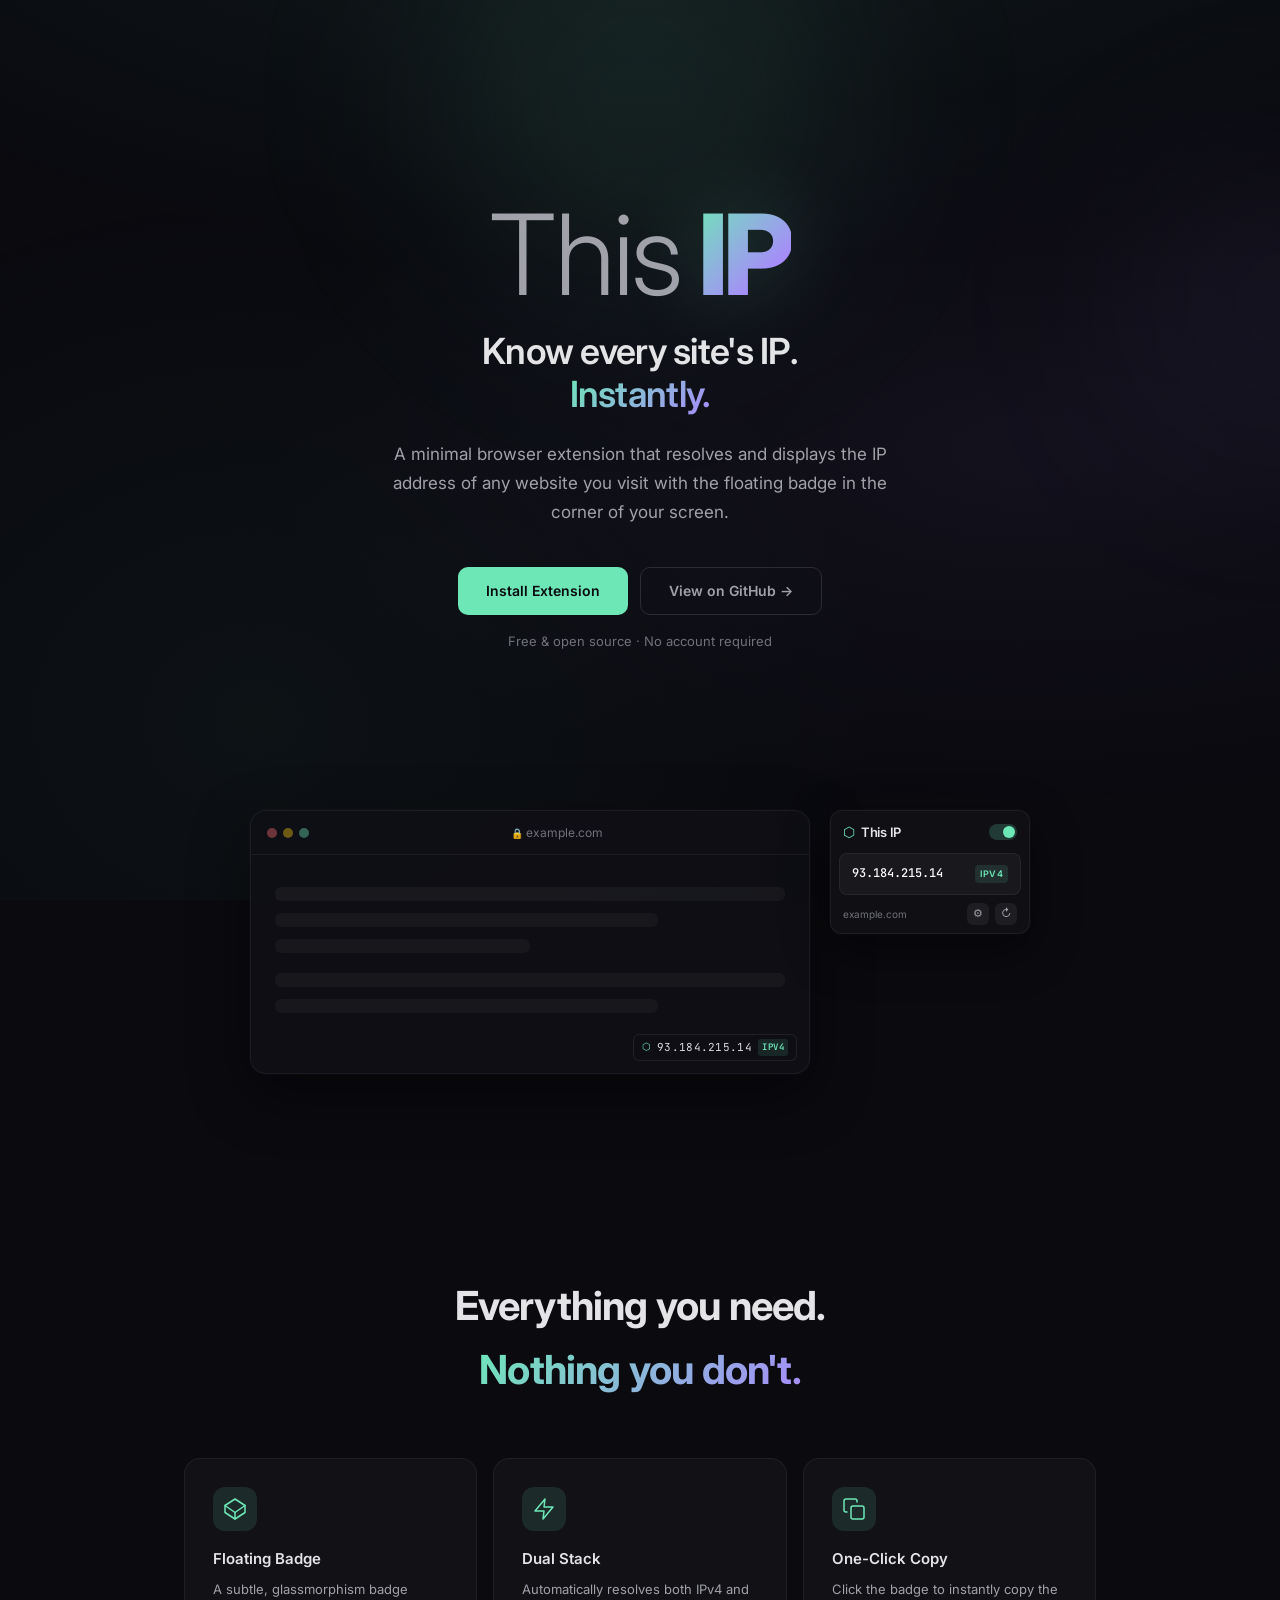
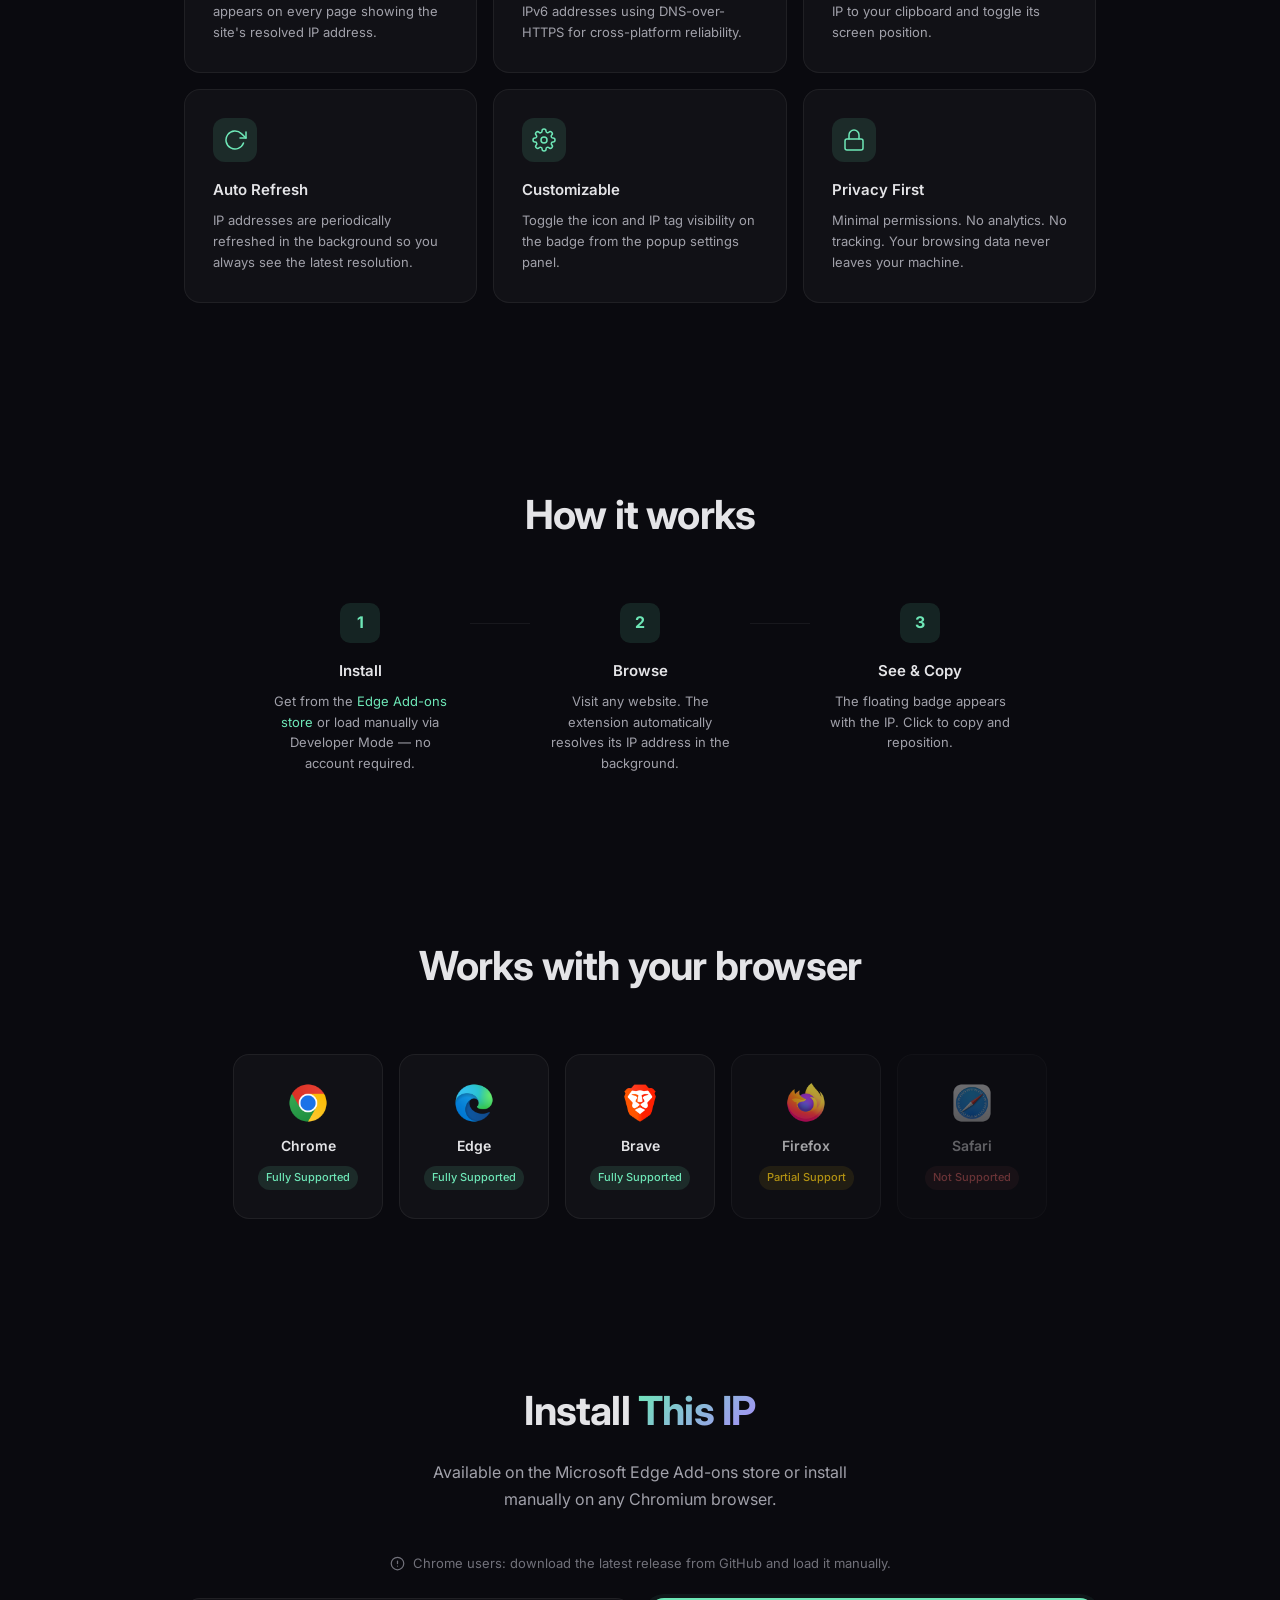
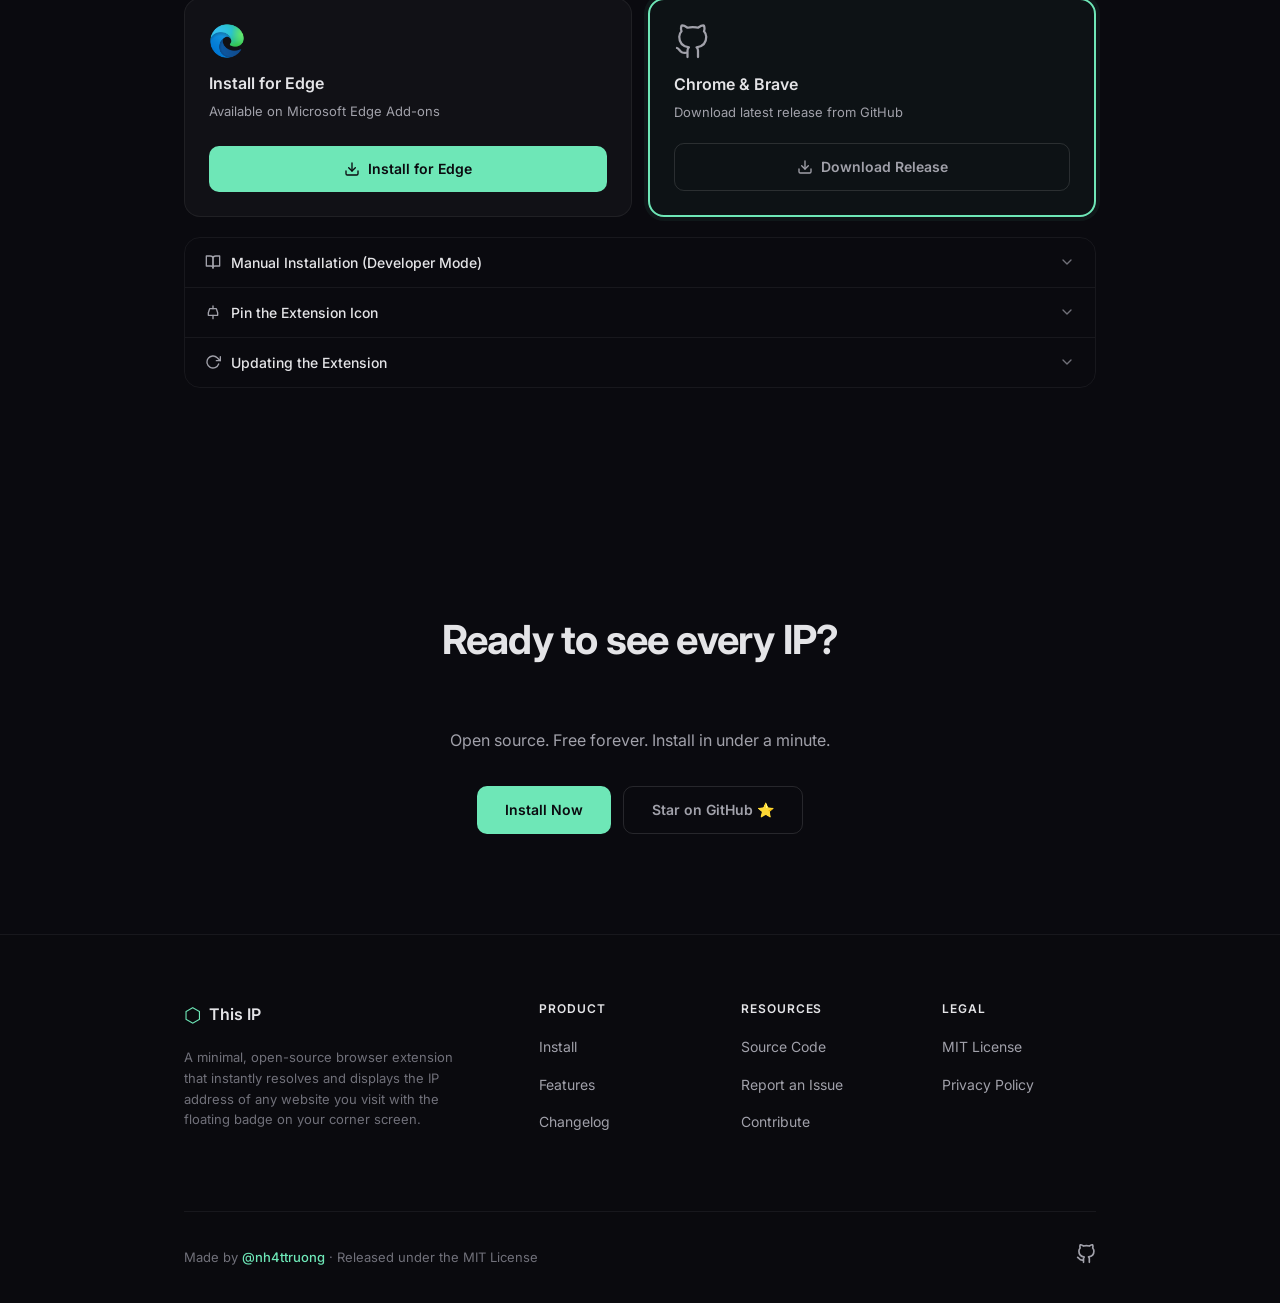
==== commit 73f81f47: "docs: update sub" ====
--- a/docs/index.html
+++ b/docs/index.html
@@ -46,8 +46,8 @@
                 <span class="gradient-text">Instantly.</span>
             </h2>
             <p class="hero-sub">
-                A minimal browser extension that resolves and displays the IP address of any website you visit.
-                IPv4 &amp; IPv6. One-click copy. Zero clutter.
+                A minimal browser extension that resolves and displays the IP address of any website you visit with the
+                floating badge in the corner of your screen.
             </p>
             <div class="hero-actions">
                 <a href="#install" class="btn btn-primary">
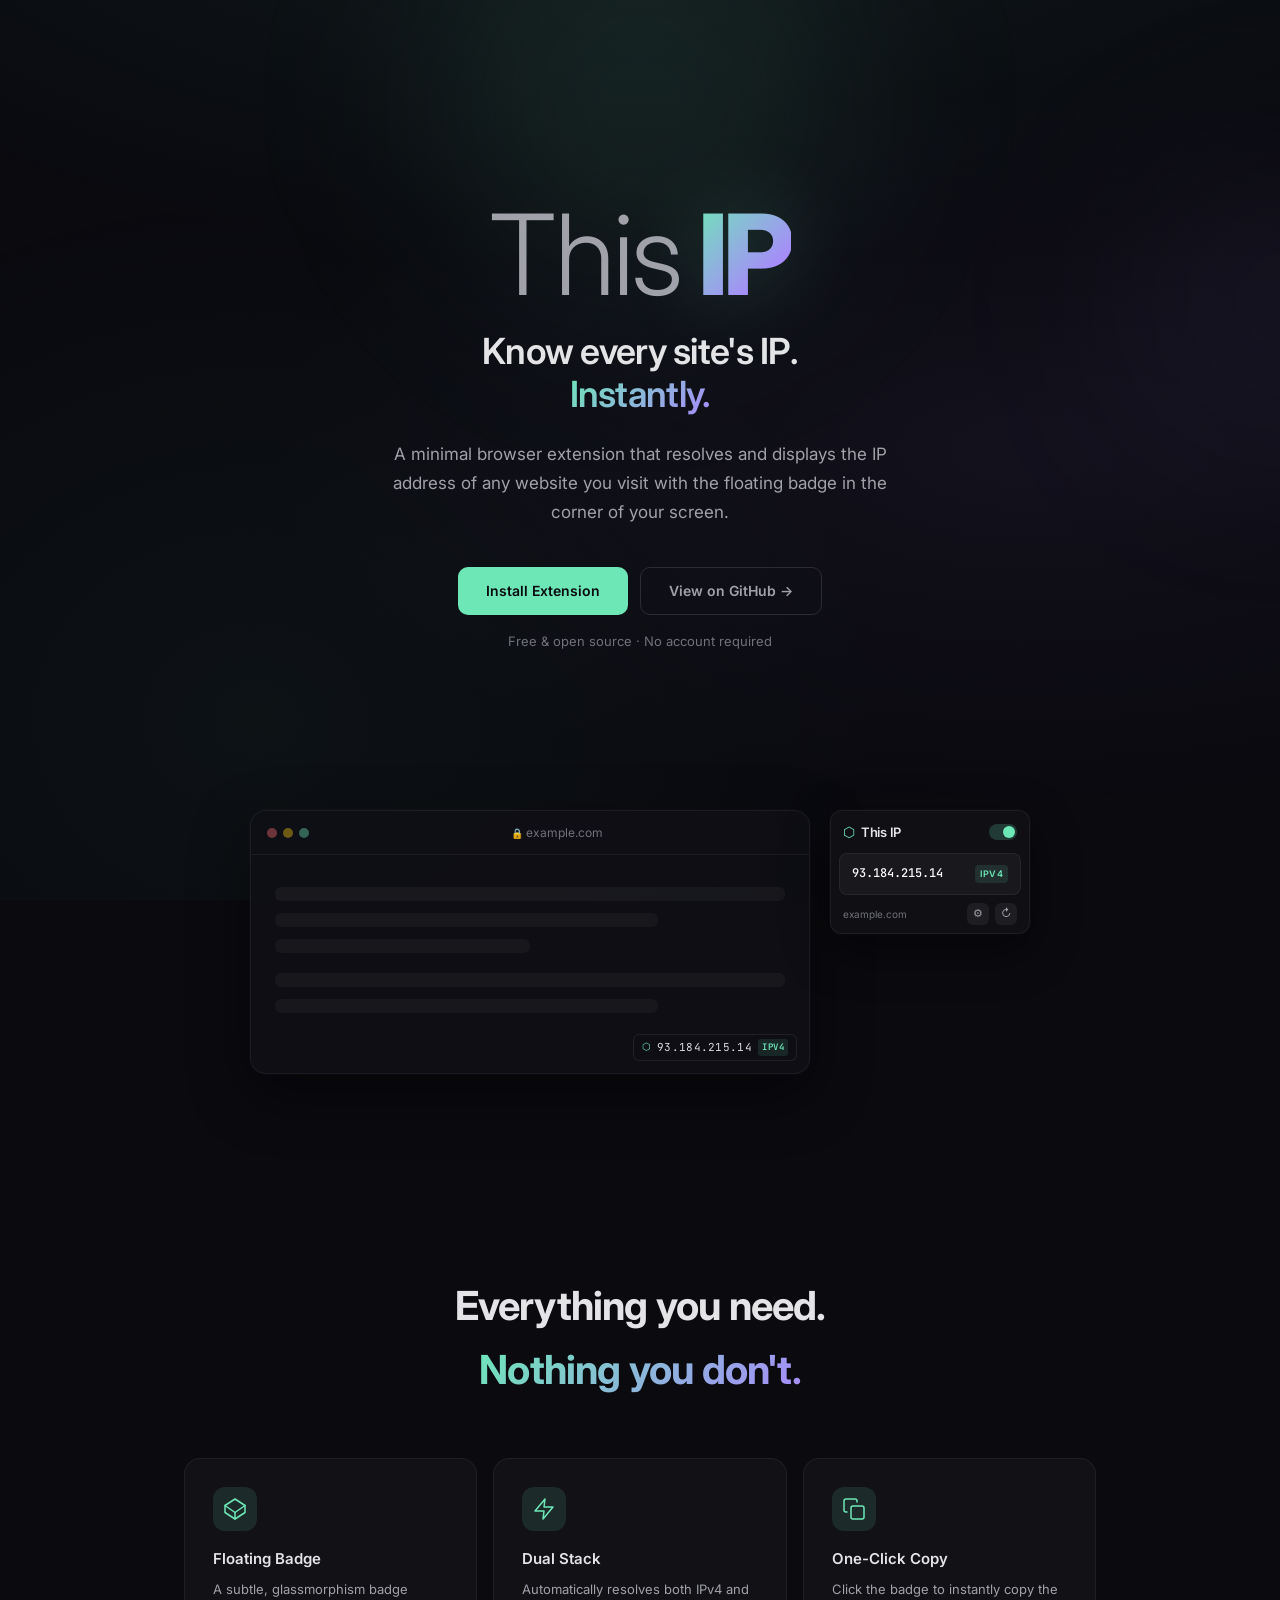
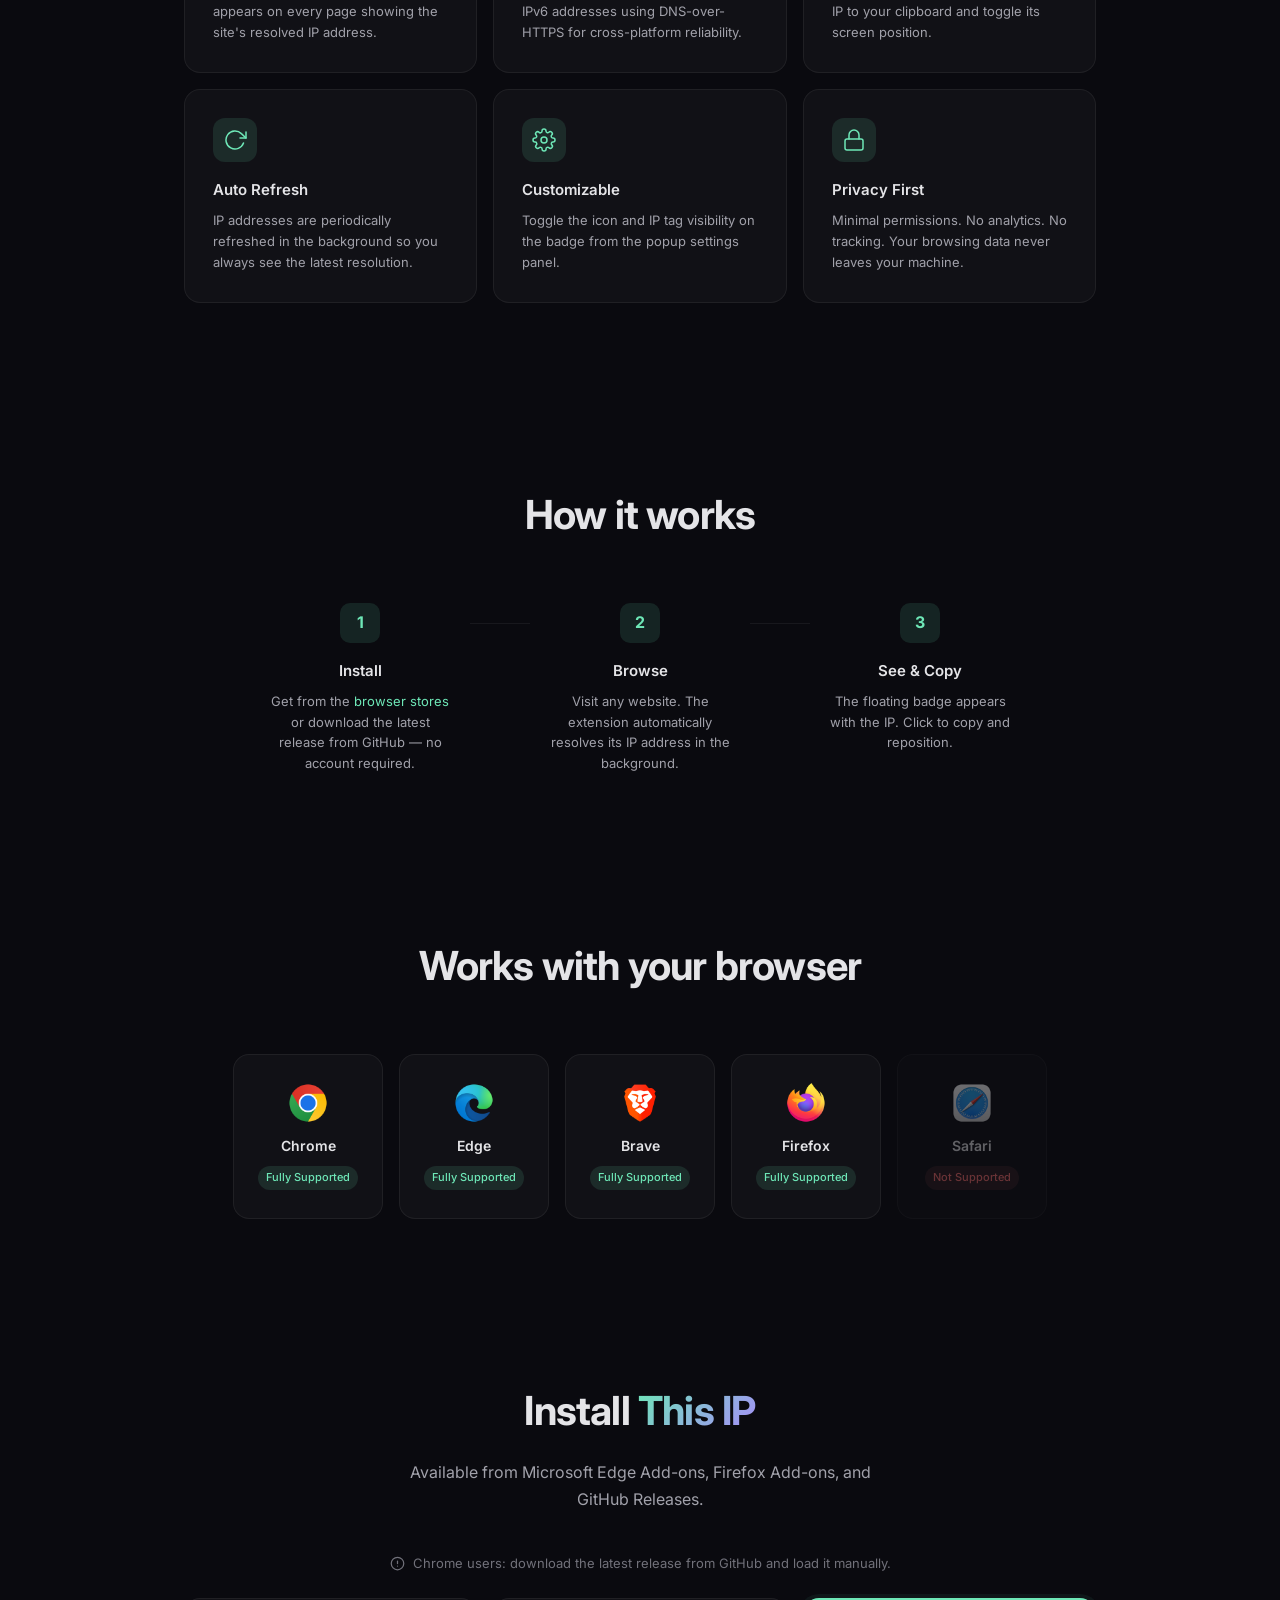
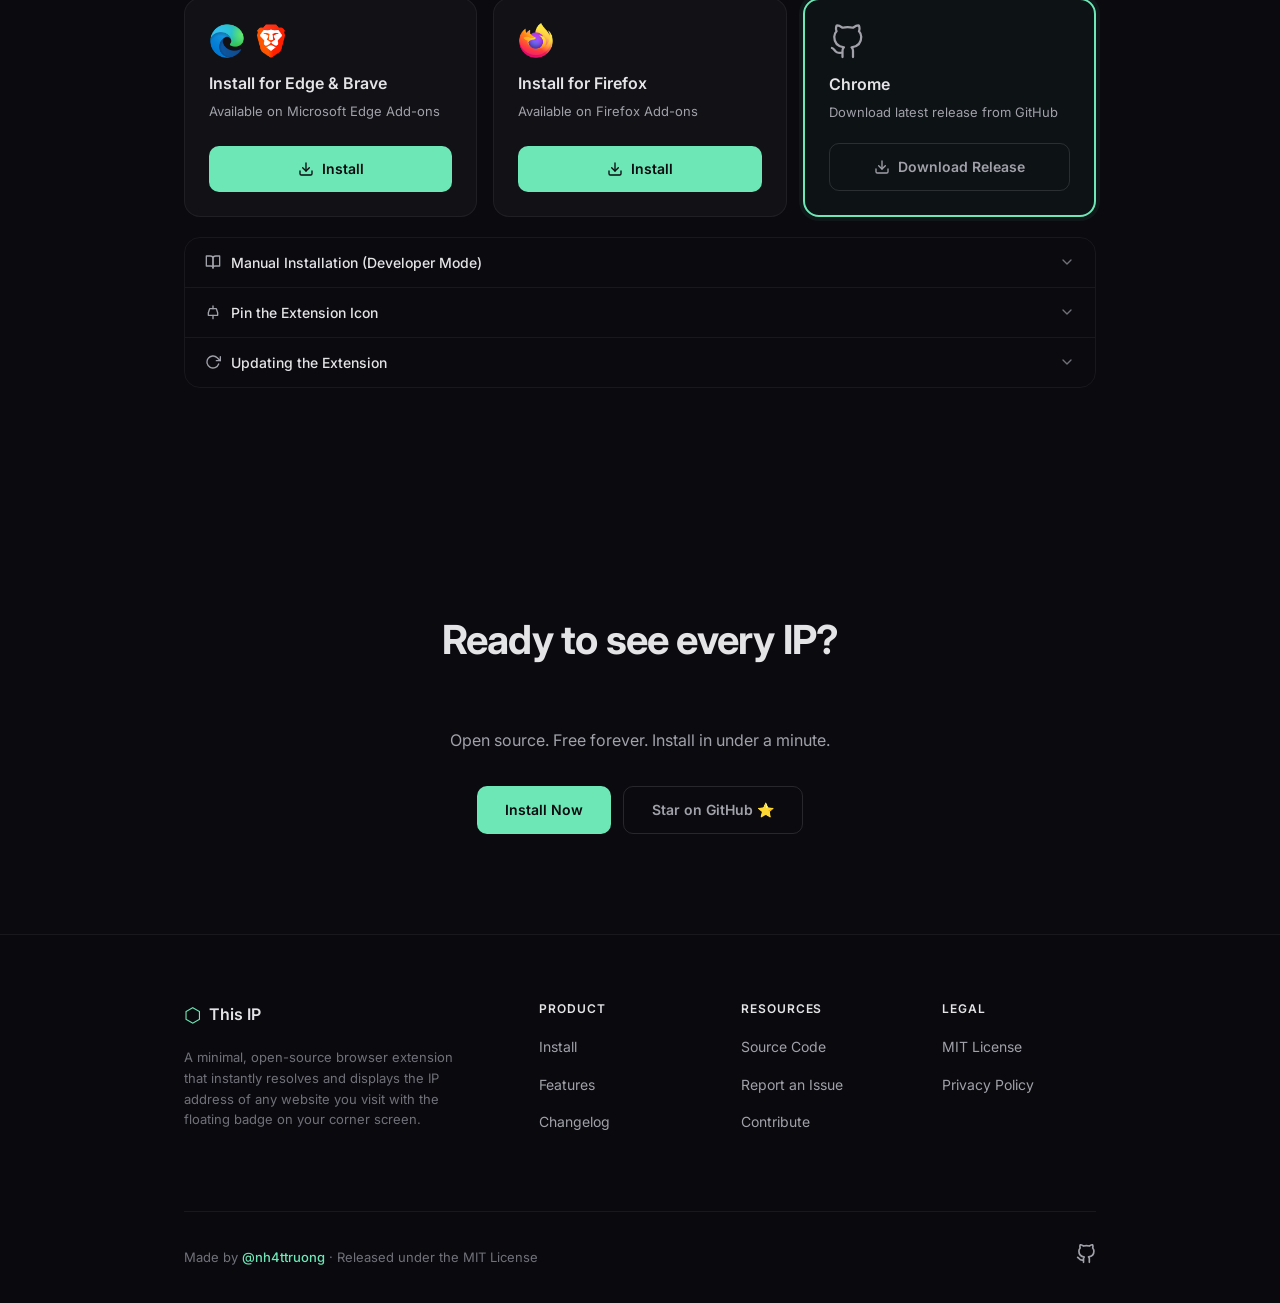
==== commit 97ad6e7f: "feat: update documentation and browser support details for Firefox and Edge" ====
--- a/docs/index.html
+++ b/docs/index.html
@@ -201,8 +201,8 @@
                 <div class="step">
                     <div class="step-number">1</div>
                     <h3>Install</h3>
-                    <p>Get from the <a href="#install" style="color:var(--accent);">Edge Add-ons store</a> or load
-                        manually via Developer Mode — no account required.</p>
+                    <p>Get from the <a href="#install" style="color:var(--accent);">browser stores</a> or download the
+                        latest release from GitHub — no account required.</p>
                 </div>
                 <div class="step-line"></div>
                 <div class="step">
@@ -240,10 +240,10 @@
                     <div class="browser-name">Brave</div>
                     <div class="browser-status success">Fully Supported</div>
                 </div>
-                <div class="browser-card partial">
+                <div class="browser-card">
                     <img src="images/firefox_128x128.png" class="browser-logo" alt="Firefox">
                     <div class="browser-name">Firefox</div>
-                    <div class="browser-status warning">Partial Support</div>
+                    <div class="browser-status success">Fully Supported</div>
                 </div>
                 <div class="browser-card unsupported">
                     <img src="images/safari_128x128.png" class="browser-logo" alt="Safari">
@@ -258,8 +258,7 @@
     <section class="install" id="install">
         <div class="container">
             <h2>Install <span class="gradient-text">This IP</span></h2>
-            <p class="install-sub">Available on the Microsoft Edge Add-ons store or install manually on any Chromium
-                browser.</p>
+            <p class="install-sub">Available from Microsoft Edge Add-ons, Firefox Add-ons, and GitHub Releases.</p>
 
             <!-- Browser detection notice -->
             <div class="install-notice" id="browser-notice" style="display:none;">
@@ -276,11 +275,12 @@
             <div class="store-grid">
                 <!-- Edge Add-ons (published) -->
                 <div class="store-card" id="card-edge">
-                    <div class="store-card-icon">
+                    <div class="store-card-icon store-card-icon-stack">
                         <img src="images/edge_128x128.png" alt="Microsoft Edge" width="36" height="36">
+                        <img src="images/brave_128x128.png" alt="Brave" width="36" height="36">
                     </div>
                     <div class="store-card-body">
-                        <div class="store-card-title">Install for Edge</div>
+                        <div class="store-card-title">Install for Edge &amp; Brave</div>
                         <div class="store-card-desc">Available on Microsoft Edge Add-ons</div>
                     </div>
                     <div class="store-card-footer">
@@ -292,7 +292,29 @@
                                 <polyline points="7 10 12 15 17 10" />
                                 <line x1="12" y1="15" x2="12" y2="3" />
                             </svg>
-                            Install for Edge
+                            Install
+                        </a>
+                    </div>
+                </div>
+                <!-- Firefox Add-ons (published) -->
+                <div class="store-card" id="card-firefox">
+                    <div class="store-card-icon">
+                        <img src="images/firefox_128x128.png" alt="Firefox" width="36" height="36">
+                    </div>
+                    <div class="store-card-body">
+                        <div class="store-card-title">Install for Firefox</div>
+                        <div class="store-card-desc">Available on Firefox Add-ons</div>
+                    </div>
+                    <div class="store-card-footer">
+                        <a href="https://addons.mozilla.org/en-US/firefox/addon/this-ip/" rel="noopener noreferrer"
+                            target="_blank" class="btn btn-primary btn-block">
+                            <svg width="16" height="16" viewBox="0 0 24 24" fill="none" stroke="currentColor"
+                                stroke-width="2" stroke-linecap="round" stroke-linejoin="round" aria-hidden="true">
+                                <path d="M21 15v4a2 2 0 0 1-2 2H5a2 2 0 0 1-2-2v-4" />
+                                <polyline points="7 10 12 15 17 10" />
+                                <line x1="12" y1="15" x2="12" y2="3" />
+                            </svg>
+                            Install
                         </a>
                     </div>
                 </div>
@@ -307,7 +329,7 @@
                         </svg>
                     </div>
                     <div class="store-card-body">
-                        <div class="store-card-title">Chrome &amp; Brave</div>
+                        <div class="store-card-title">Chrome</div>
                         <div class="store-card-desc">Download latest release from GitHub</div>
                     </div>
                     <div class="store-card-footer">
@@ -353,10 +375,12 @@
                                 <li>Download the latest release from <a
                                         href="https://github.com/nh4ttruong/thisip/releases/latest" target="_blank"
                                         rel="noopener noreferrer">GitHub Releases</a> and unzip it.</li>
-                                <li>Open <code>chrome://extensions</code> (or <code>edge://extensions</code>).</li>
+                                <li>Open <code>chrome://extensions</code>, <code>edge://extensions</code>, or
+                                    <code>brave://extensions</code>.
+                                </li>
                                 <li>Enable <strong>Developer mode</strong> using the toggle in the top-right corner.
                                 </li>
-                                <li>Click <strong>Load unpacked</strong> and select the <code>siteip</code> folder.</li>
+                                <li>Click <strong>Load unpacked</strong> and select the <code>thisip</code> folder.</li>
                                 <li>The <em>This IP</em> extension is now installed and active!</li>
                             </ol>
                         </div>
@@ -417,13 +441,15 @@
                     <div class="accordion-content" id="acc-update-content" role="region"
                         aria-labelledby="acc-update-btn" hidden>
                         <div class="accordion-body">
-                            <p>For Edge Add-ons, updates apply automatically. To force a refresh on a manually-installed
-                                version:</p>
+                            <p>For store installs, updates apply automatically. To force a refresh on a
+                                manually-installed version:</p>
                             <ol class="install-ol">
                                 <li>Download the new release from <a
                                         href="https://github.com/nh4ttruong/thisip/releases" target="_blank"
                                         rel="noopener noreferrer">GitHub Releases</a>.</li>
-                                <li>Open <code>chrome://extensions</code> or <code>edge://extensions</code>.</li>
+                                <li>Open <code>chrome://extensions</code>, <code>edge://extensions</code>, or
+                                    <code>brave://extensions</code>.
+                                </li>
                                 <li>Click the <strong>Refresh</strong> icon on the <em>This IP</em> card.</li>
                             </ol>
                         </div>
@@ -436,21 +462,35 @@
             /* Browser detection */
             (function () {
                 var ua = navigator.userAgent;
-                var isEdge = /Edg\//.test(ua);
-                var isChrome = /Chrome\//.test(ua) && !isEdge;
-                var isBrave = navigator.brave !== undefined;
+                var isFirefox = typeof InstallTrigger !== 'undefined' || /Firefox\/|FxiOS\//.test(ua);
+                var isEdge = !isFirefox && /Edg\/|EdgA\/|EdgiOS\//.test(ua);
+                var isBrave = !isFirefox && !isEdge && navigator.brave !== undefined;
+                var isChrome = !isFirefox && !isEdge && !isBrave && /Chrome\/|CriOS\//.test(ua);
+                var isSafari = !isFirefox && !isEdge && !isBrave && !isChrome && /Safari\//.test(ua);
                 var notice = document.getElementById('browser-notice');
                 var noticeText = document.getElementById('browser-notice-text');
                 var cardEdge = document.getElementById('card-edge');
+                var cardFirefox = document.getElementById('card-firefox');
                 var cardGithub = document.getElementById('card-github');
                 if (isEdge) {
                     notice.style.display = 'flex';
-                    noticeText.textContent = "We detected you're using Microsoft Edge — install directly from the store below.";
+                    noticeText.textContent = "We detected you're using Microsoft Edge — install directly from Edge Add-ons below.";
                     cardEdge.classList.add('store-card-highlighted');
-                } else if (isChrome || isBrave) {
+                } else if (isBrave) {
                     notice.style.display = 'flex';
-                    noticeText.textContent = (isBrave ? "Brave" : "Chrome") + " users: download the latest release from GitHub and load it manually.";
+                    noticeText.textContent = "We detected you're using Brave — install from Edge Add-ons below or download the latest release from GitHub.";
+                    cardEdge.classList.add('store-card-highlighted');
+                } else if (isFirefox) {
+                    notice.style.display = 'flex';
+                    noticeText.textContent = "We detected you're using Firefox — install directly from Firefox Add-ons below.";
+                    cardFirefox.classList.add('store-card-highlighted');
+                } else if (isChrome) {
+                    notice.style.display = 'flex';
+                    noticeText.textContent = "Chrome users: download the latest release from GitHub and load it manually.";
                     cardGithub.classList.add('store-card-highlighted');
+                } else if (isSafari) {
+                    notice.style.display = 'flex';
+                    noticeText.textContent = "Safari is not supported yet.";
                 }
             })();
             /* Accordion */
@@ -521,7 +561,7 @@
                     <h3>Legal</h3>
                     <ul>
                         <li><a href="https://github.com/nh4ttruong/thisip/blob/main/LICENSE">MIT License</a></li>
-                        <li><a href="https://github.com/nh4ttruong/thisip">Privacy Policy</a></li>
+                        <li><a href="privacy/">Privacy Policy</a></li>
                     </ul>
                 </div>
             </div>
@@ -543,4 +583,4 @@
     </footer>
 </body>
 
-</html>+</html>
--- a/docs/style.css
+++ b/docs/style.css
@@ -888,7 +888,7 @@
 /* Store cards grid */
 .store-grid {
   display: grid;
-  grid-template-columns: 1fr 1fr;
+  grid-template-columns: repeat(3, minmax(0, 1fr));
   gap: 16px;
   margin-bottom: 20px;
 }
@@ -934,6 +934,10 @@
 .store-card-icon {
   display: flex;
   align-items: center;
+}
+
+.store-card-icon-stack {
+  gap: 8px;
 }
 
 .store-card-icon img {
@@ -1150,6 +1154,136 @@
 
 
 /* ─────────────────────────────────────────────────────────────
+   Prose (Legal/Content Pages)
+   ───────────────────────────────────────────────────────────── */
+
+.prose {
+  color: var(--text-dim);
+  font-size: 15px;
+  line-height: 1.7;
+}
+
+.prose h2 {
+  font-size: clamp(1.25rem, 3vw, 1.5rem);
+  font-weight: 700;
+  letter-spacing: -0.02em;
+  margin: 56px 0 20px;
+  padding-bottom: 12px;
+  border-bottom: 1px solid var(--border);
+  color: var(--text);
+  text-align: left;
+}
+
+.prose h2:first-child {
+  margin-top: 0;
+}
+
+.prose h3 {
+  font-size: 15px;
+  font-weight: 600;
+  margin: 32px 0 12px;
+  color: var(--text);
+}
+
+.prose p {
+  margin-bottom: 16px;
+}
+
+.prose ul,
+.prose ol {
+  margin-bottom: 16px;
+  padding-left: 20px;
+}
+
+.prose li {
+  margin-bottom: 8px;
+}
+
+.prose a {
+  color: var(--accent);
+  text-decoration: underline;
+  text-underline-offset: 2px;
+  transition: opacity 0.2s;
+}
+
+.prose a:hover {
+  opacity: 0.8;
+}
+
+.prose code {
+  font-family: var(--mono);
+  font-size: 12px;
+  padding: 2px 6px;
+  border-radius: 4px;
+  background: rgba(255, 255, 255, 0.08);
+  color: var(--text);
+}
+
+.prose blockquote {
+  padding: 20px 24px;
+  border-left: 3px solid var(--accent);
+  background: rgba(110, 231, 183, 0.04);
+  border-radius: 0 12px 12px 0;
+  margin-bottom: 32px;
+}
+
+/* Data Tables */
+.table-wrap {
+  border: 1px solid var(--border);
+  border-radius: 12px;
+  overflow: hidden;
+  margin: 24px 0;
+}
+
+.data-table {
+  width: 100%;
+  border-collapse: collapse;
+  font-size: 13px;
+  text-align: left;
+}
+
+.data-table th,
+.data-table td {
+  padding: 12px 16px;
+  border-bottom: 1px solid var(--border);
+}
+
+.data-table th {
+  font-size: 11px;
+  font-weight: 600;
+  text-transform: uppercase;
+  letter-spacing: 0.06em;
+  color: var(--text-muted);
+  background: rgba(255, 255, 255, 0.02);
+}
+
+.data-table tr:last-child td {
+  border-bottom: none;
+}
+
+.data-table td:first-child {
+  font-family: var(--mono);
+  font-size: 12px;
+  color: var(--accent);
+  white-space: nowrap;
+}
+
+.data-table td {
+  color: var(--text-dim);
+  line-height: 1.6;
+}
+
+@media (max-width: 640px) {
+  .data-table th,
+  .data-table td {
+    padding: 10px 12px;
+  }
+  .data-table td:first-child {
+    font-size: 11px;
+  }
+}
+
+/* ─────────────────────────────────────────────────────────────
    Responsive
    ───────────────────────────────────────────────────────────── */
 
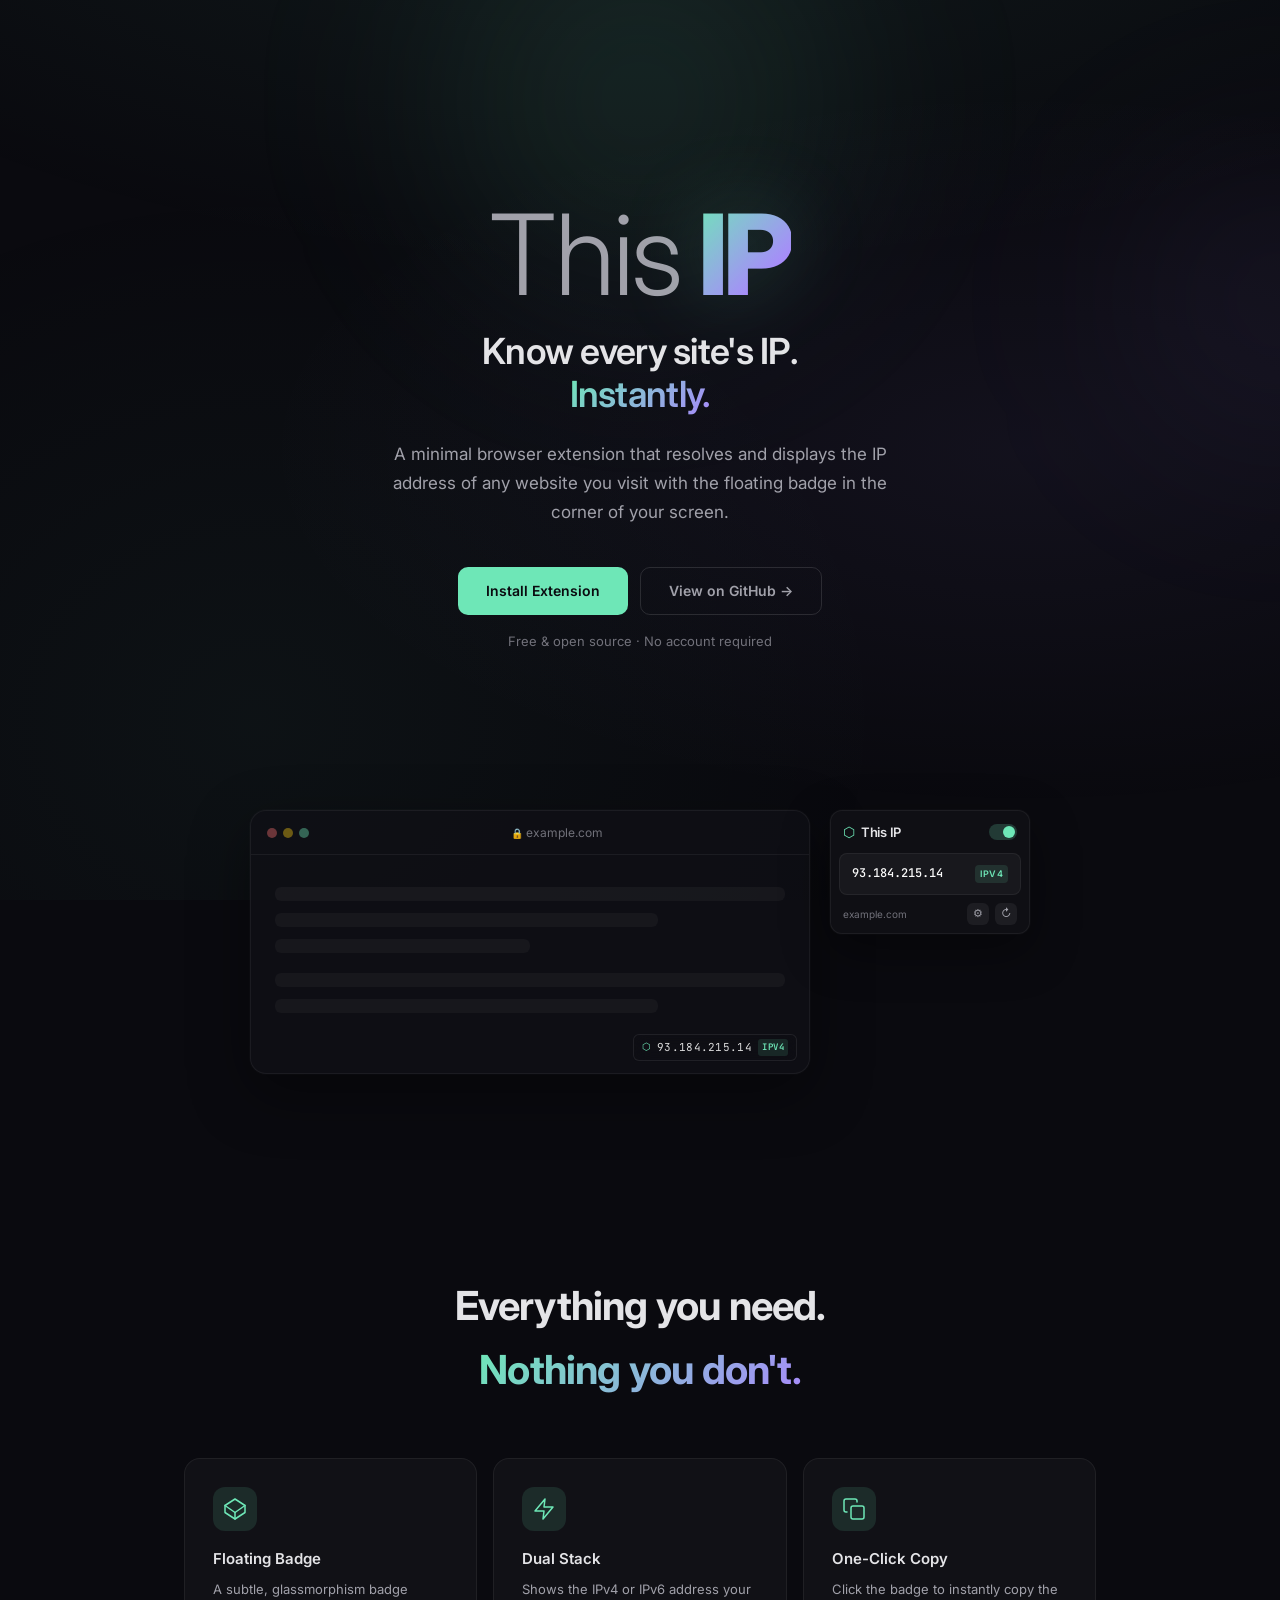
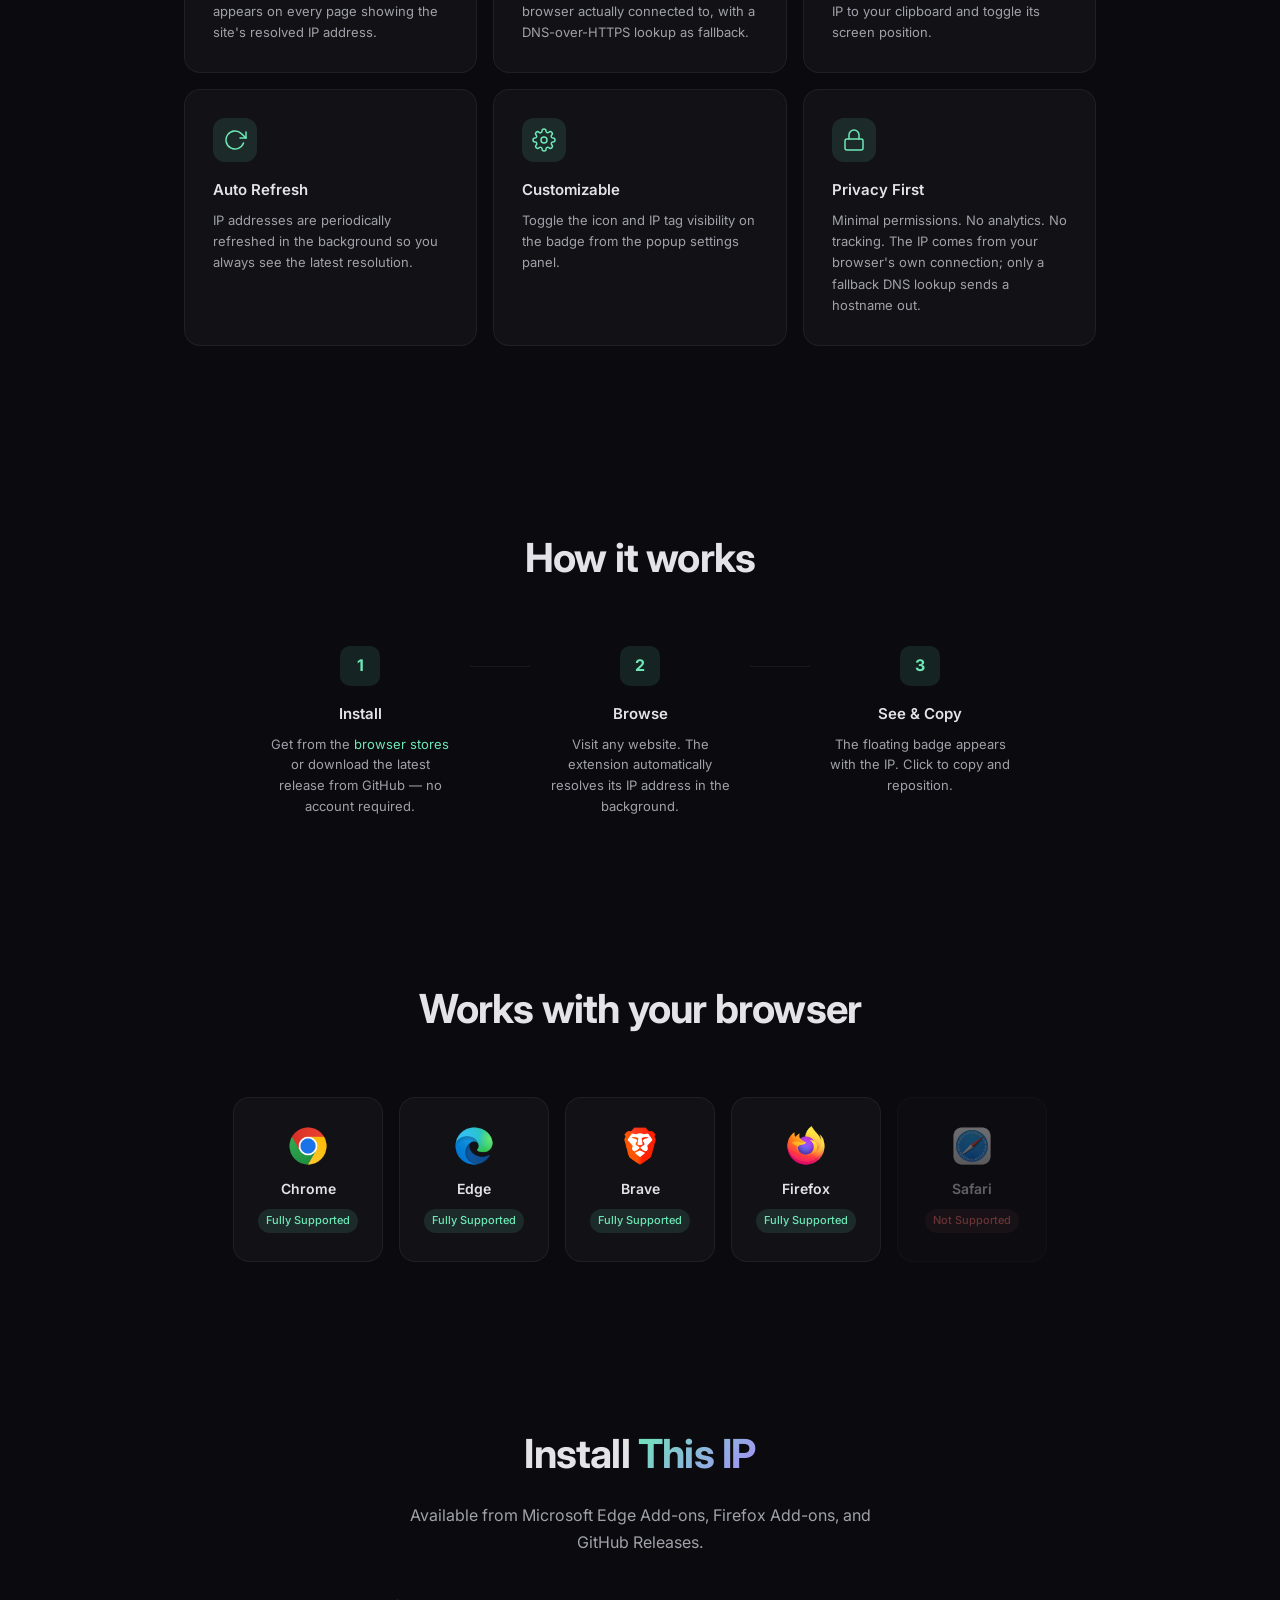
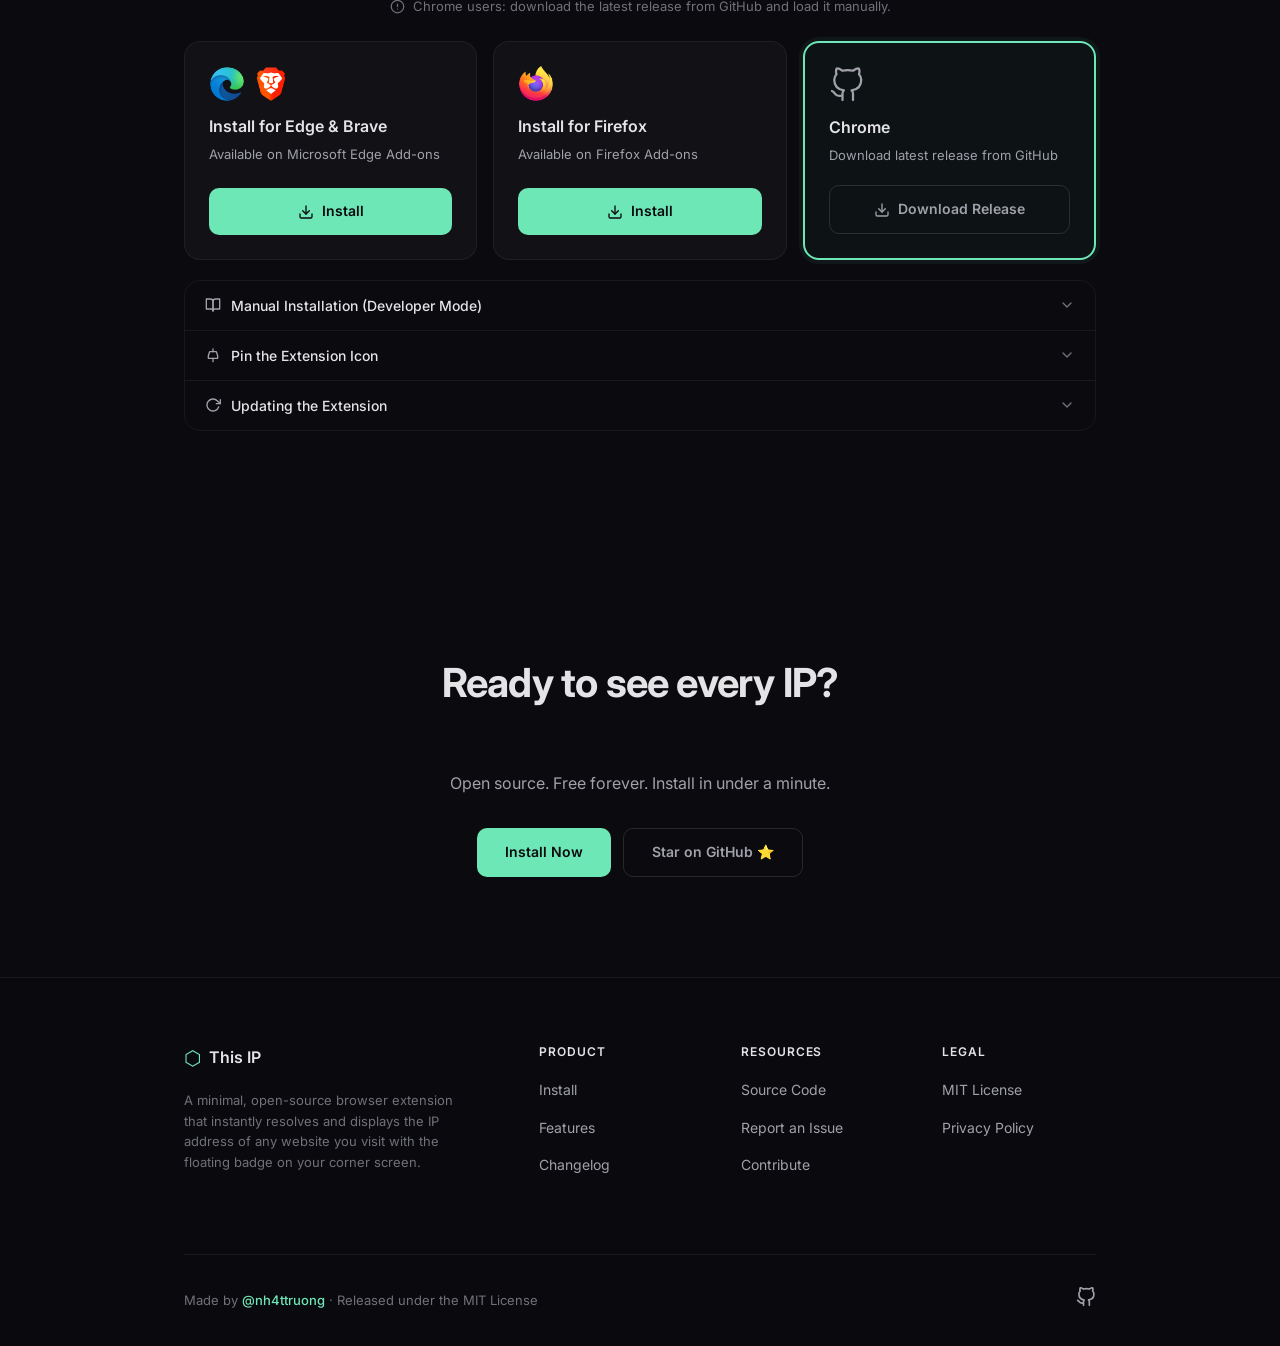
==== commit 6ac441b0: "fix: declare the DNS fallback in the manifest and privacy copy The copy and the Firefox data declara" ====
--- a/docs/index.html
+++ b/docs/index.html
@@ -26,6 +26,7 @@
 
     <link rel="icon" href="favicon.png" type="image/png">
     <link rel="stylesheet" href="style.css">
+    
 </head>
 
 <body>
@@ -140,8 +141,8 @@
                         </svg>
                     </div>
                     <h3>Dual Stack</h3>
-                    <p>Automatically resolves both IPv4 and IPv6 addresses using DNS-over-HTTPS for cross-platform
-                        reliability.</p>
+                    <p>Shows the IPv4 or IPv6 address your browser actually connected to, with a DNS-over-HTTPS
+                        lookup as fallback.</p>
                 </div>
                 <div class="feature-card">
                     <div class="feature-icon-wrap">
@@ -187,7 +188,8 @@
                         </svg>
                     </div>
                     <h3>Privacy First</h3>
-                    <p>Minimal permissions. No analytics. No tracking. Your browsing data never leaves your machine.</p>
+                    <p>Minimal permissions. No analytics. No tracking. The IP comes from your browser's own
+                        connection; only a fallback DNS lookup sends a hostname out.</p>
                 </div>
             </div>
         </div>
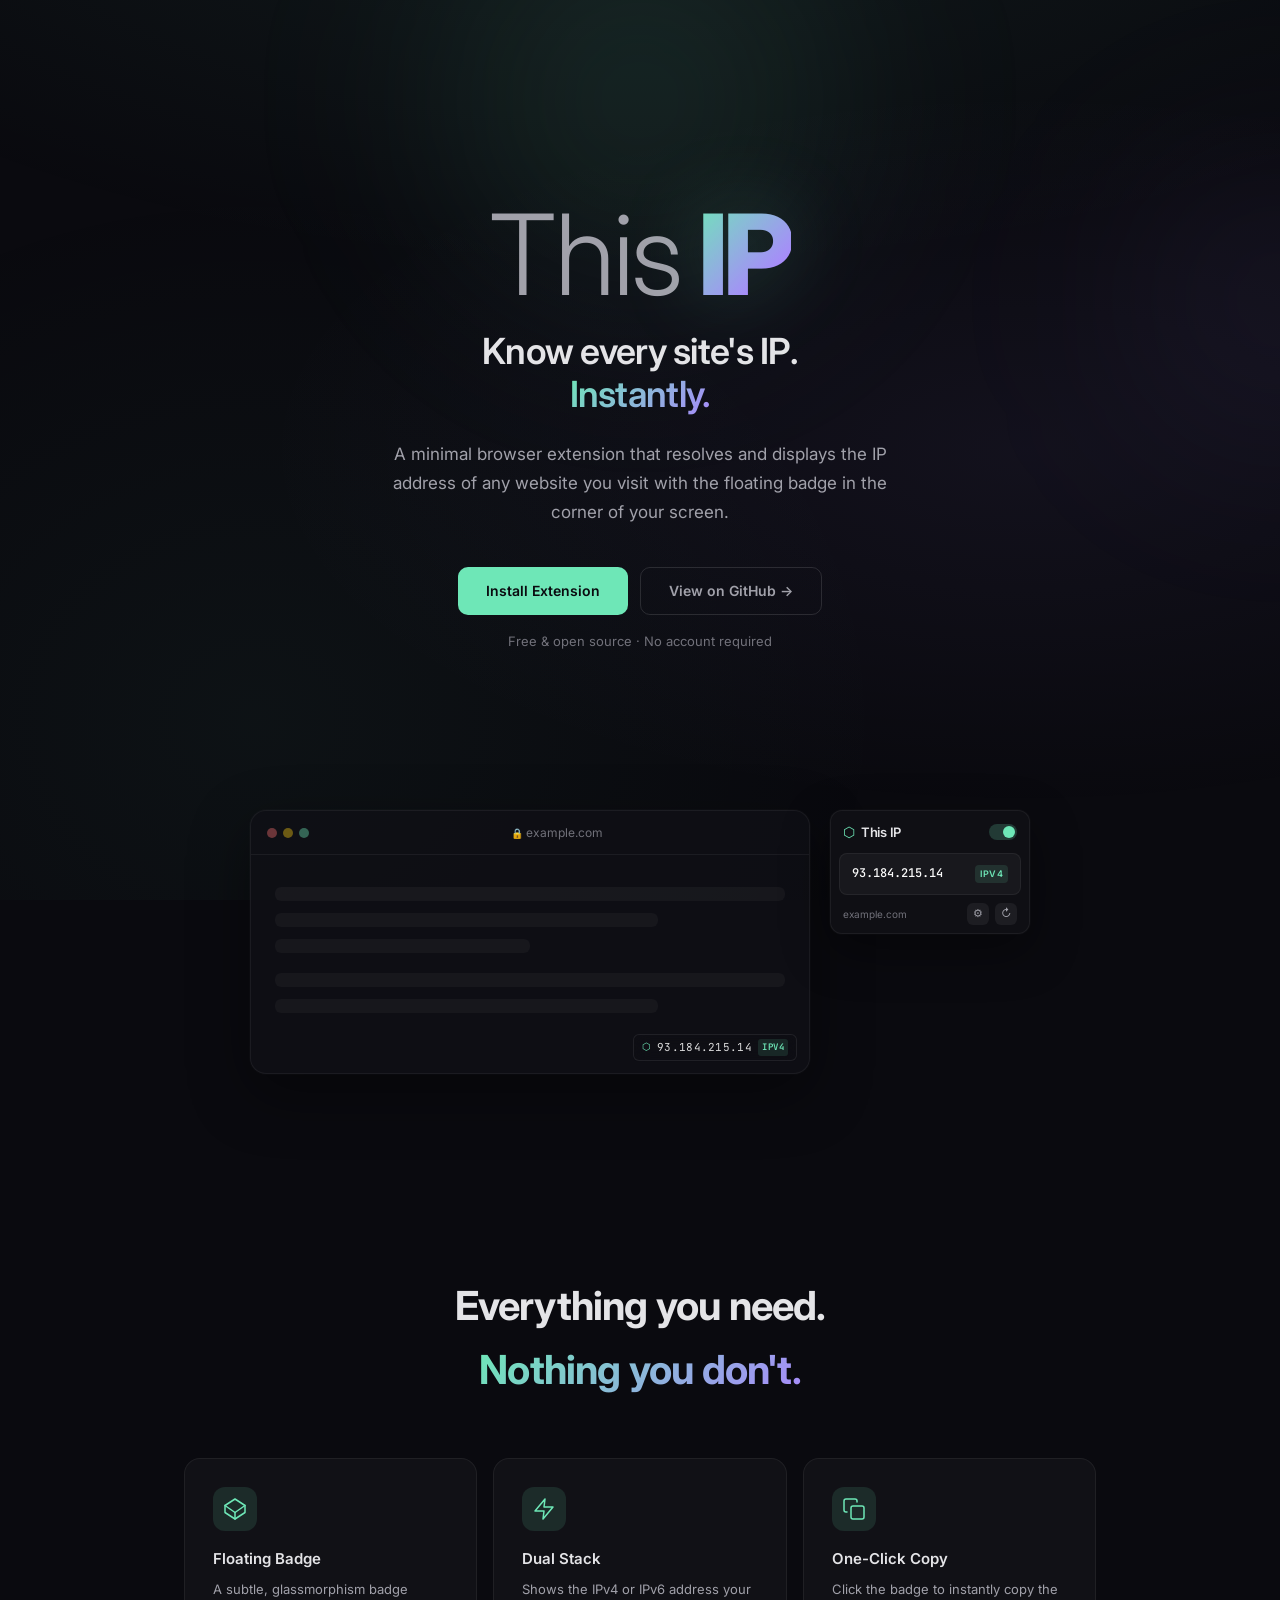
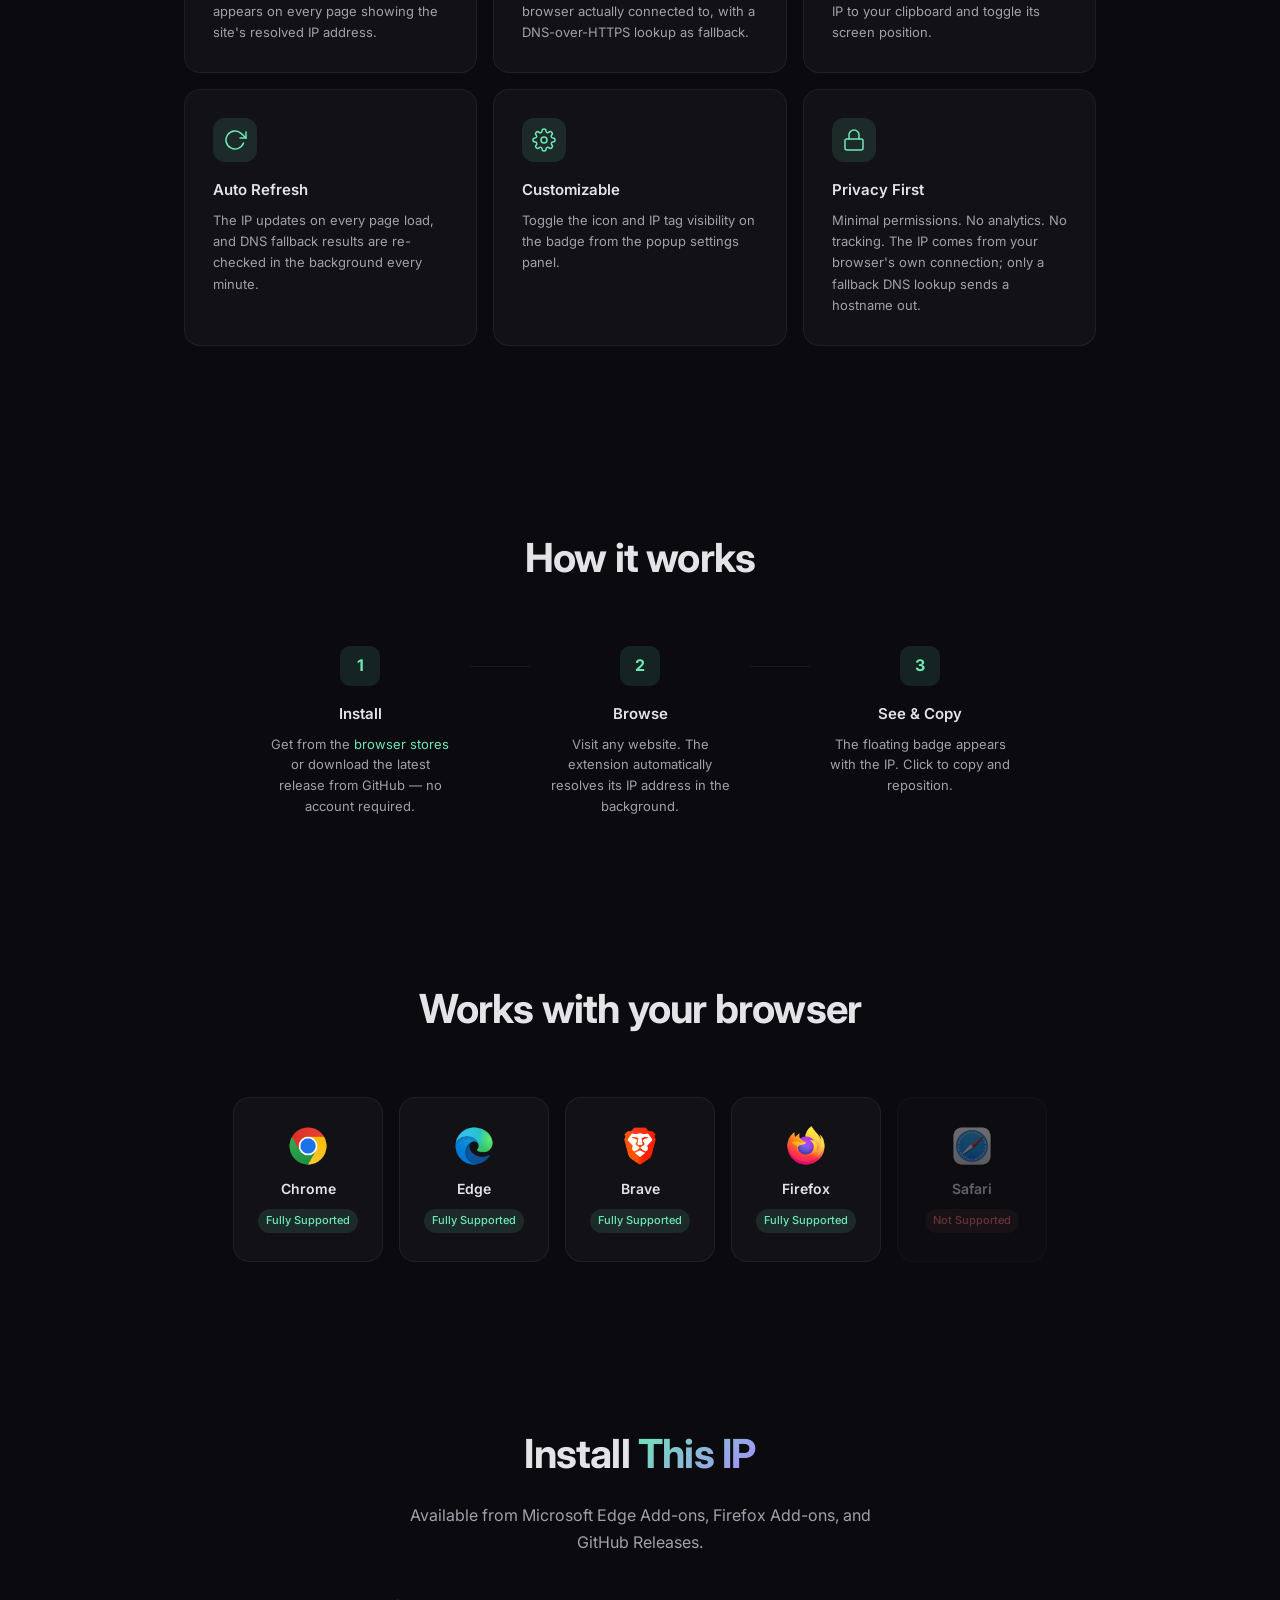
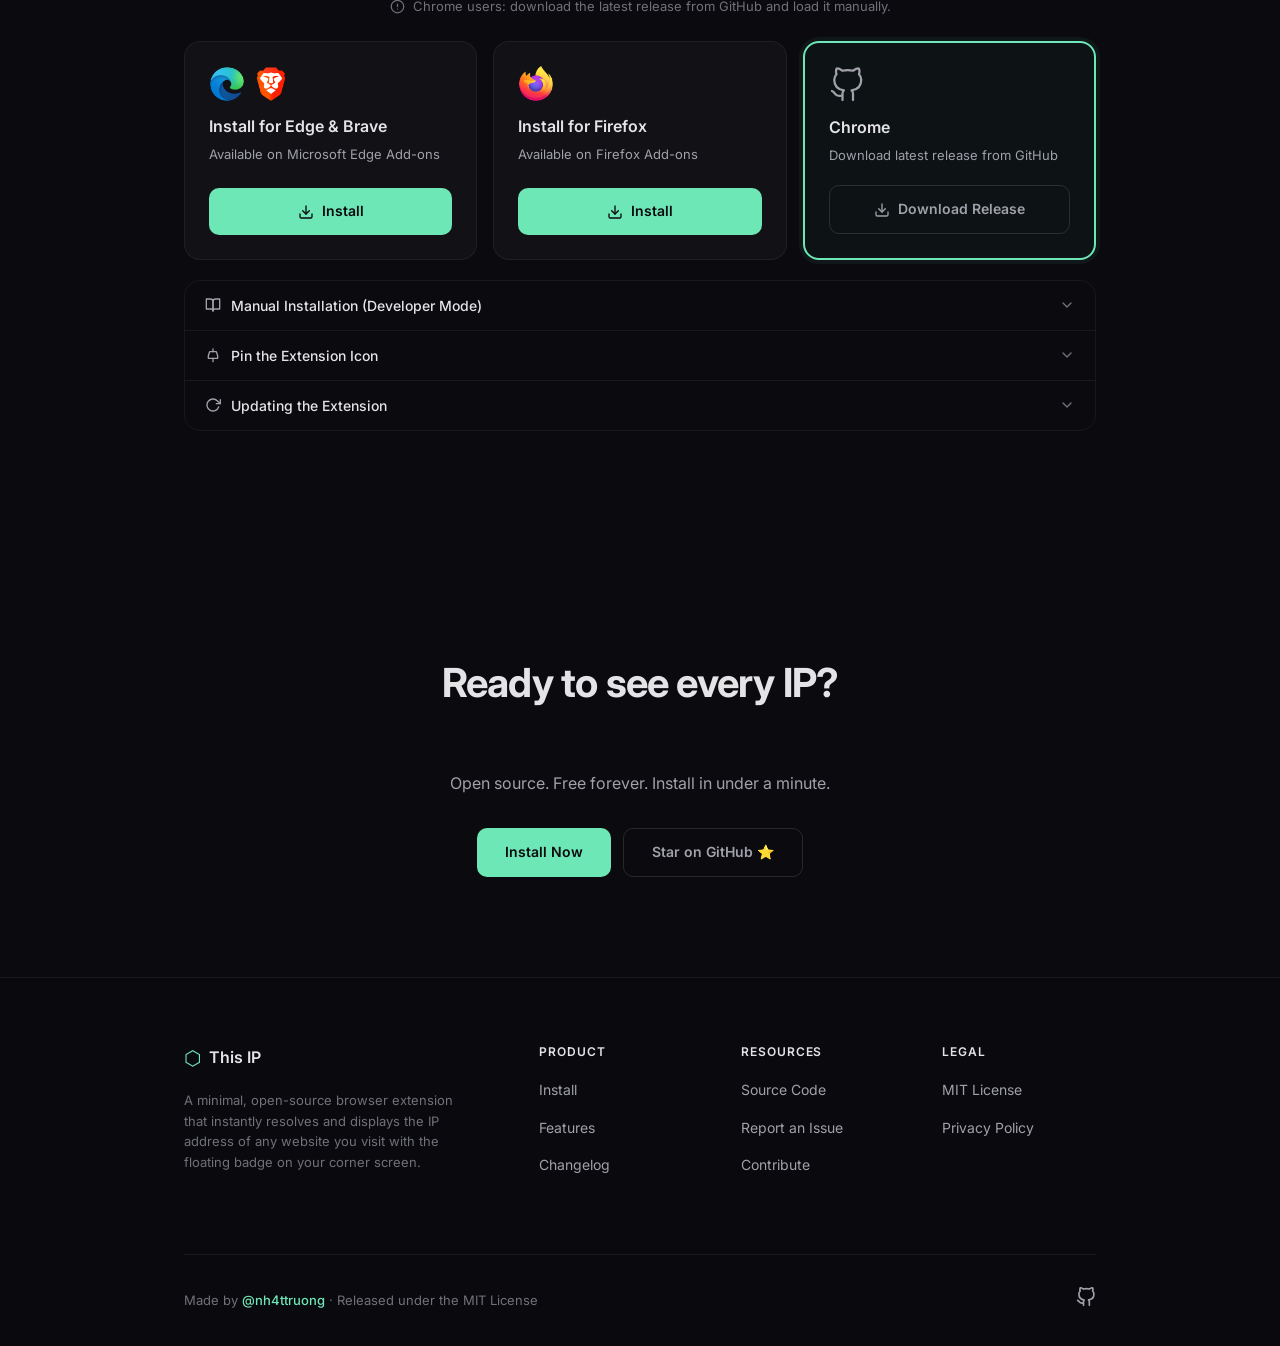
==== commit 85d1b2f5: "fix: close the races and copy gaps found in review A DNS write could replace a connection IP stored " ====
--- a/docs/index.html
+++ b/docs/index.html
@@ -164,8 +164,8 @@
                         </svg>
                     </div>
                     <h3>Auto Refresh</h3>
-                    <p>IP addresses are periodically refreshed in the background so you always see the latest
-                        resolution.</p>
+                    <p>The IP updates on every page load, and DNS fallback results are re-checked in the background
+                        every minute.</p>
                 </div>
                 <div class="feature-card">
                     <div class="feature-icon-wrap">
